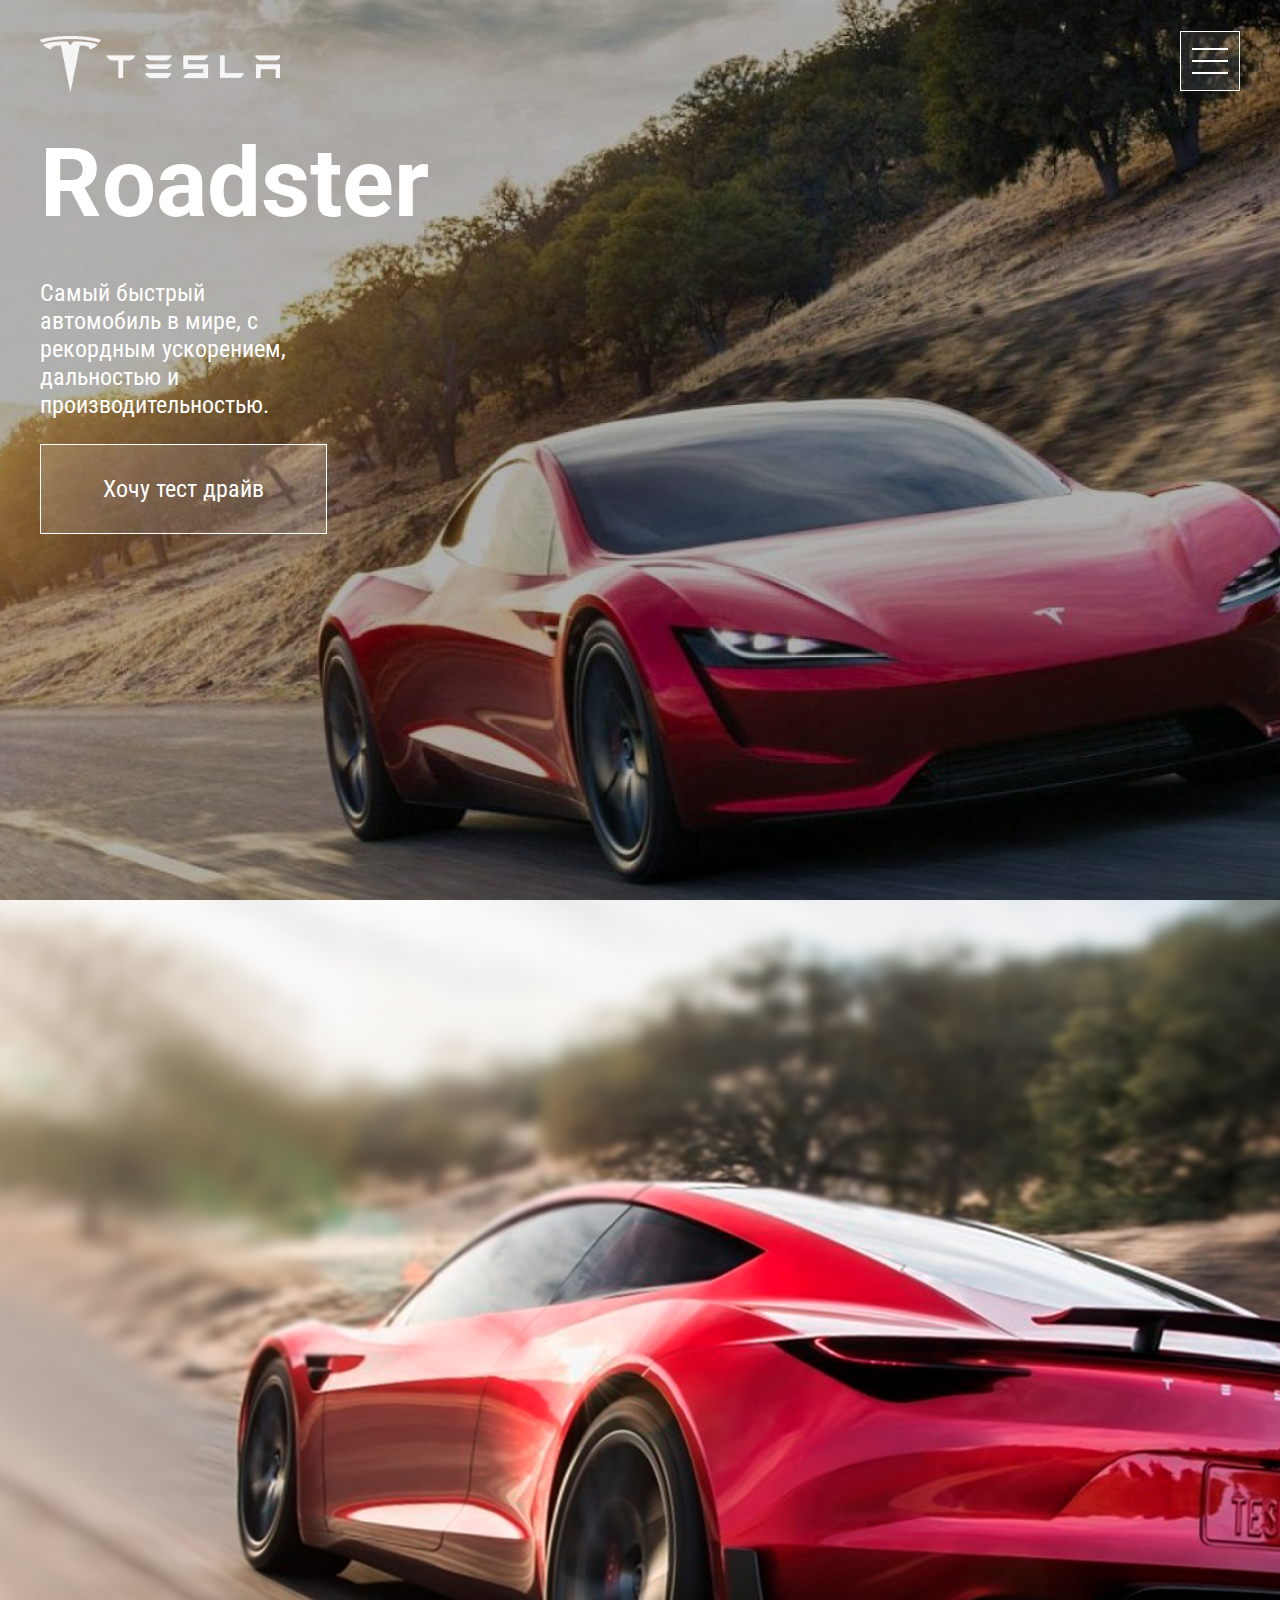
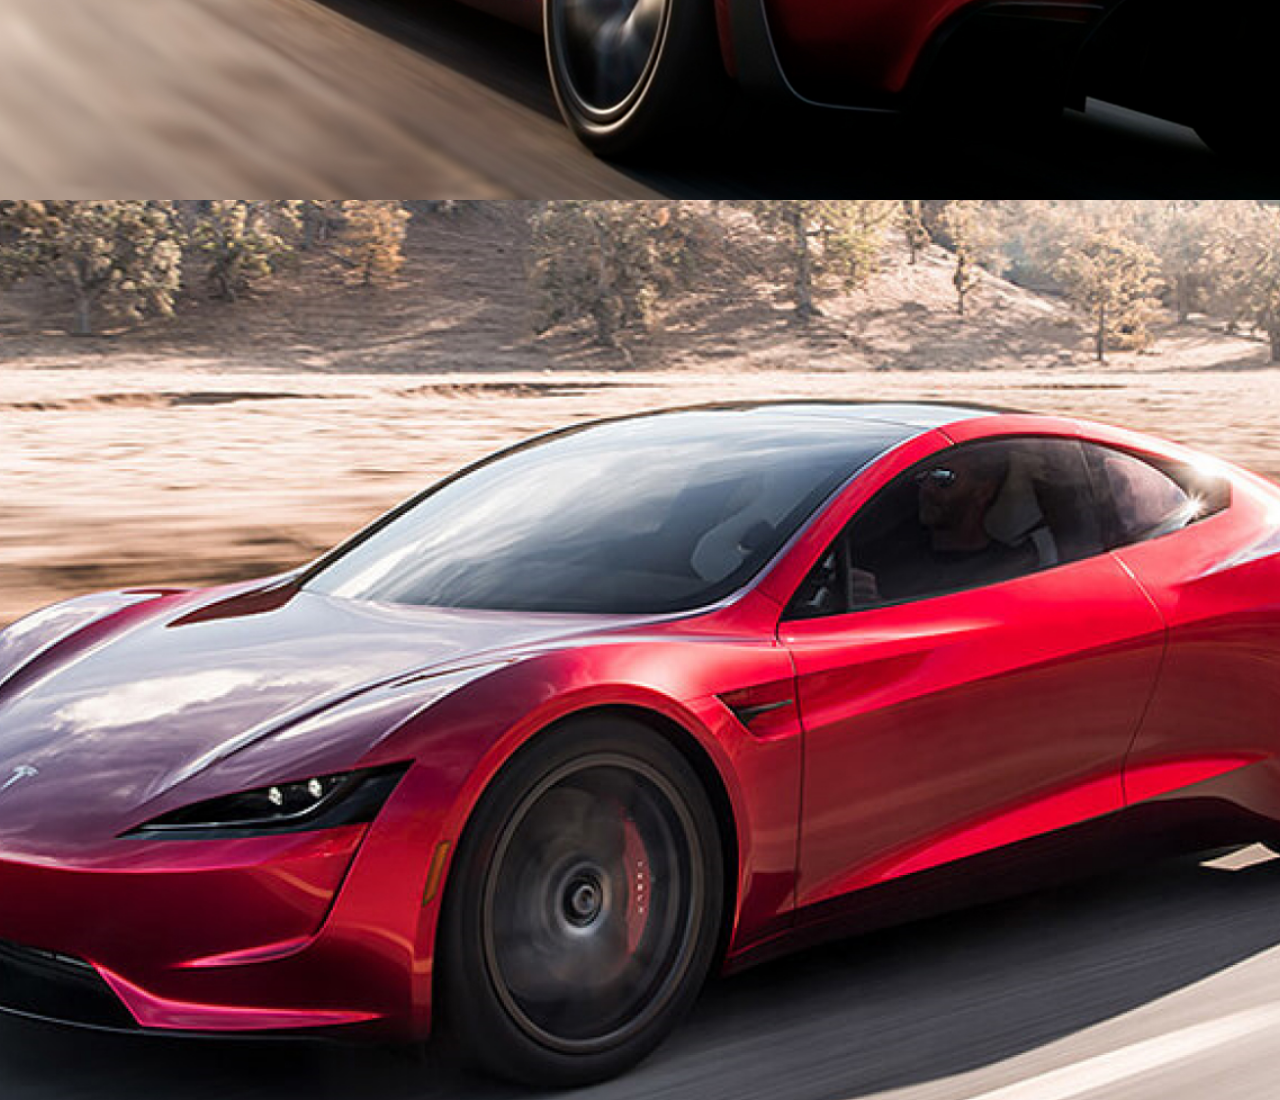
==== index.html @ 0f2f4240 "header gotov" ====
<!DOCTYPE html>
<html lang="en">

<head>
	<meta charset="UTF-8">
	<meta name="viewport" content="width=device-width, initial-scale=1.0">
	<title>Tesla</title>
	<link href="https://fonts.googleapis.com/css?family=Roboto|Roboto+Condensed:400,700&display=swap&subset=cyrillic" rel="stylesheet">
	<link rel="stylesheet" href="./css/reset.css">
	<link rel="stylesheet" href="./css/slick.css">
	<link rel="stylesheet" href="./css/style.css">
</head>

<body>

<header class="header">
	<div class="container">
		<div class="header-top">
			<div class="logo">
				<a href="#">
					<img src="images/logo.png" alt="">
				</a>
			</div>
			<div class="header-btn">
				<div></div>
				<div></div>
				<div></div>
			</div>
		</div>
		<div class="header-content">
			<h1 class="header-content__title">
				Roadster
			</h1>
			<div class="header-content__text">
				Самый быстрый автомобиль в мире, с рекордным ускорением, дальностью и производительностью.
			</div>
			<a class="header-content__btn" href="#" >
				Хочу тест драйв
			</a>
		</div>
	</div>
</header>
<section class="slider-top">
	<div class="slider">
		<div class="slider__item" style="background-image: url(./images/slide1.jpg);"></div>
		<div class="slider__item" style="background-image: url(./images/slide2.jpg);"></div>
		<div class="slider__item" style="background-image: url(./images/slide3.jpg);"></div>
	</div>
</section>


	<script src="https://code.jquery.com/jquery-3.5.0.min.js"
		integrity="sha256-xNzN2a4ltkB44Mc/Jz3pT4iU1cmeR0FkXs4pru/JxaQ=" crossorigin="anonymous"></script>
	<script src="./js/slick.min.js"></script>
	<script src="./js/main.js"></script>
</body>

</html>
---- css/style.css ----
* {
    box-sizing: border-box;
}

a {
    color: #fff;
    text-decoration: none;
}

body {
    background-color: #0b0b0b;
    color: #fff;
    font-size: 24px;
    line-height: 28px;
    
font-family: 'Roboto Condensed', sans-serif;
    font-weight: 400;
}


.header {
    height: 100vh;
    position: absolute;
    z-index: 5;
    background: rgba(0, 0, 0, 0.3);
    left: 0;
    right: 0;
}

.container {
    padding: 0 15px;
    max-width: 1230px;
    margin: 0 auto;
}

.header-top {
    display: flex;
    justify-content: space-between;
}

.logo {
    padding-top: 36px;
    margin-bottom: 29px;
}
.header-btn {
    width: 60px;
    height: 60px;
    border: 1px solid #fff;    
    margin-top: 31px;
    background: rgba(255, 255, 255, 0.1);
    cursor: pointer;
    display: flex;
    flex-direction: column;
    align-items: center;
    justify-content: center;
    
}

.header-btn div {
    width: 36px;
    height: 2px;
    background-color: #fff;
    margin: 5px 0;

}

.header-content__title {
    font-family: 'Roboto', sans-serif;
    font-size: 96px;
    line-height: 112px;
    margin-bottom: 40px;
    
}
.header-content__text {
    width: 284px;
    margin-bottom: 25px;
}
.header-content__btn {
    display: inline-block;
    border: 1px solid #fff;
    padding: 30px 62px;
    background: rgba(255, 255, 255, 0.15);
    transition: all .5s;
}
.header-content__btn:hover {
    background-color: #770302;
}

.slider__item {
    height: 100vh;
    background-repeat: no-repeat;
    background-size: cover;
    background-position: center;
}
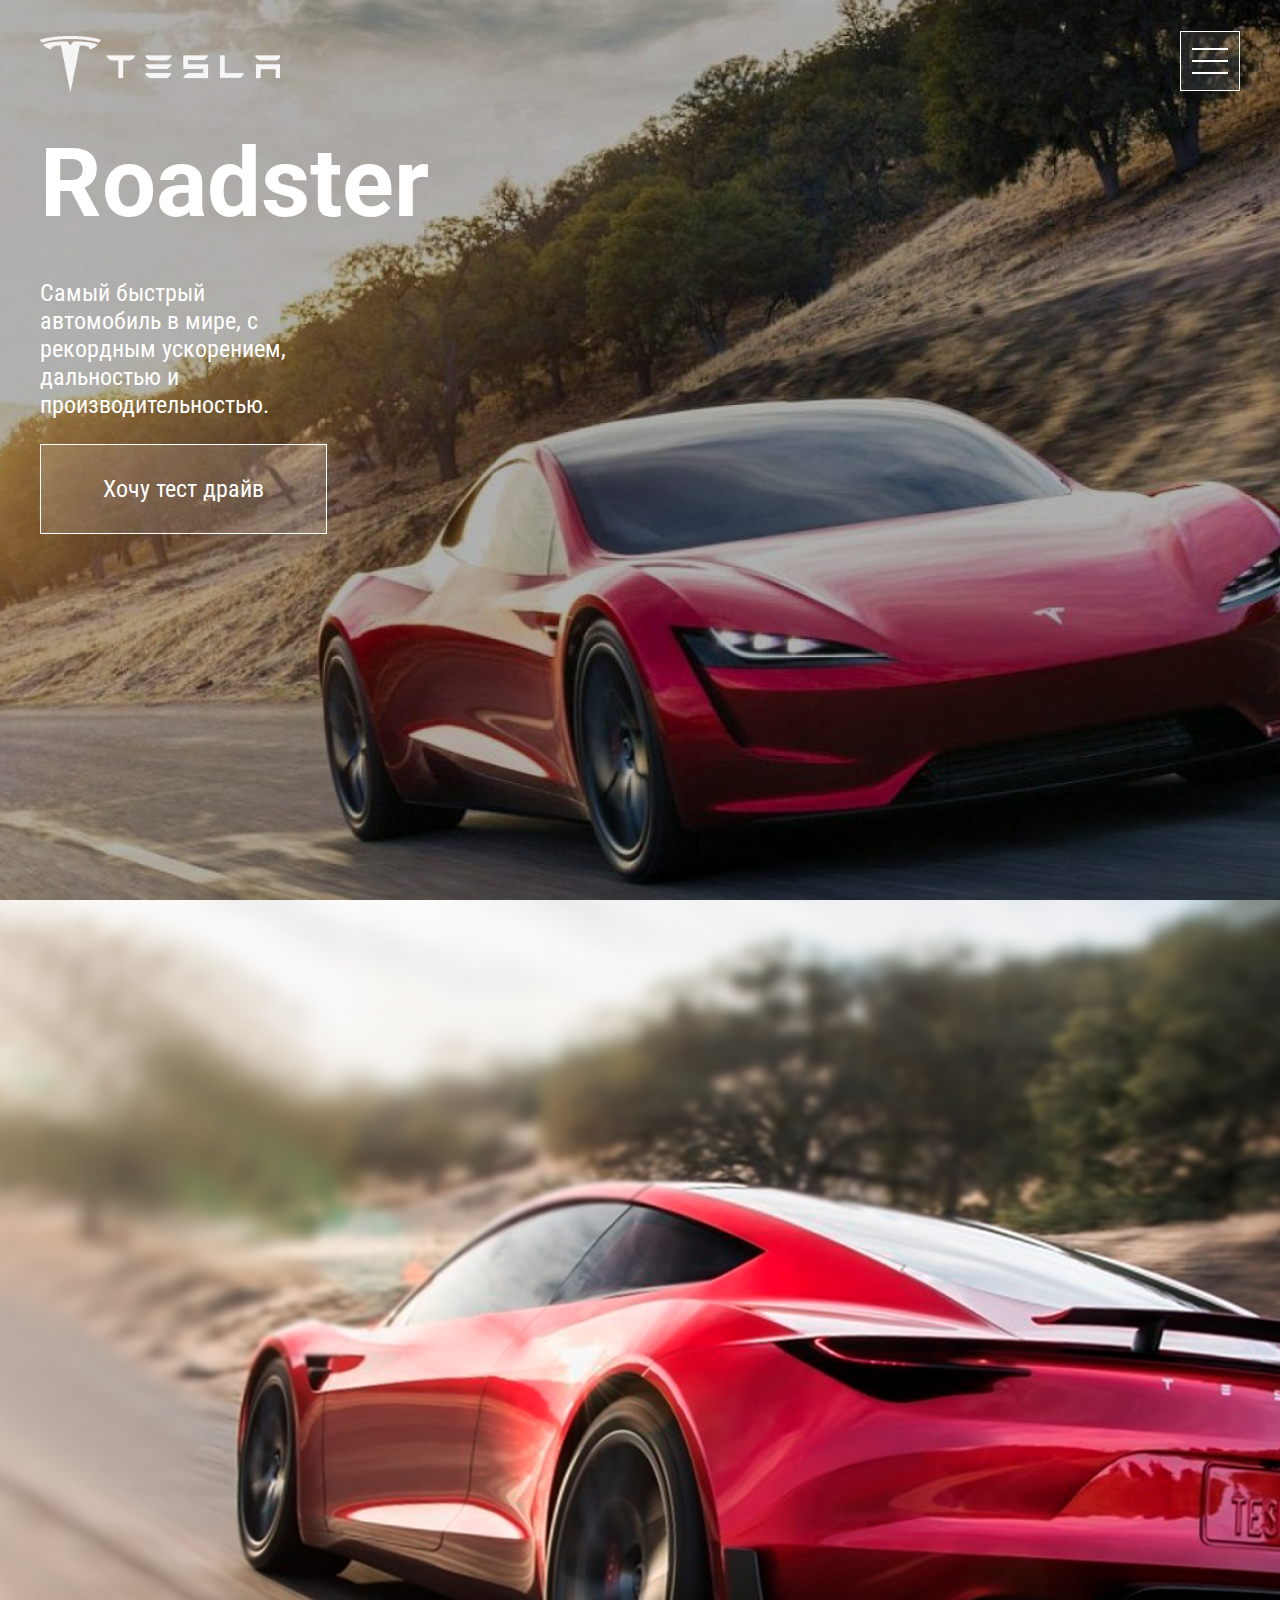
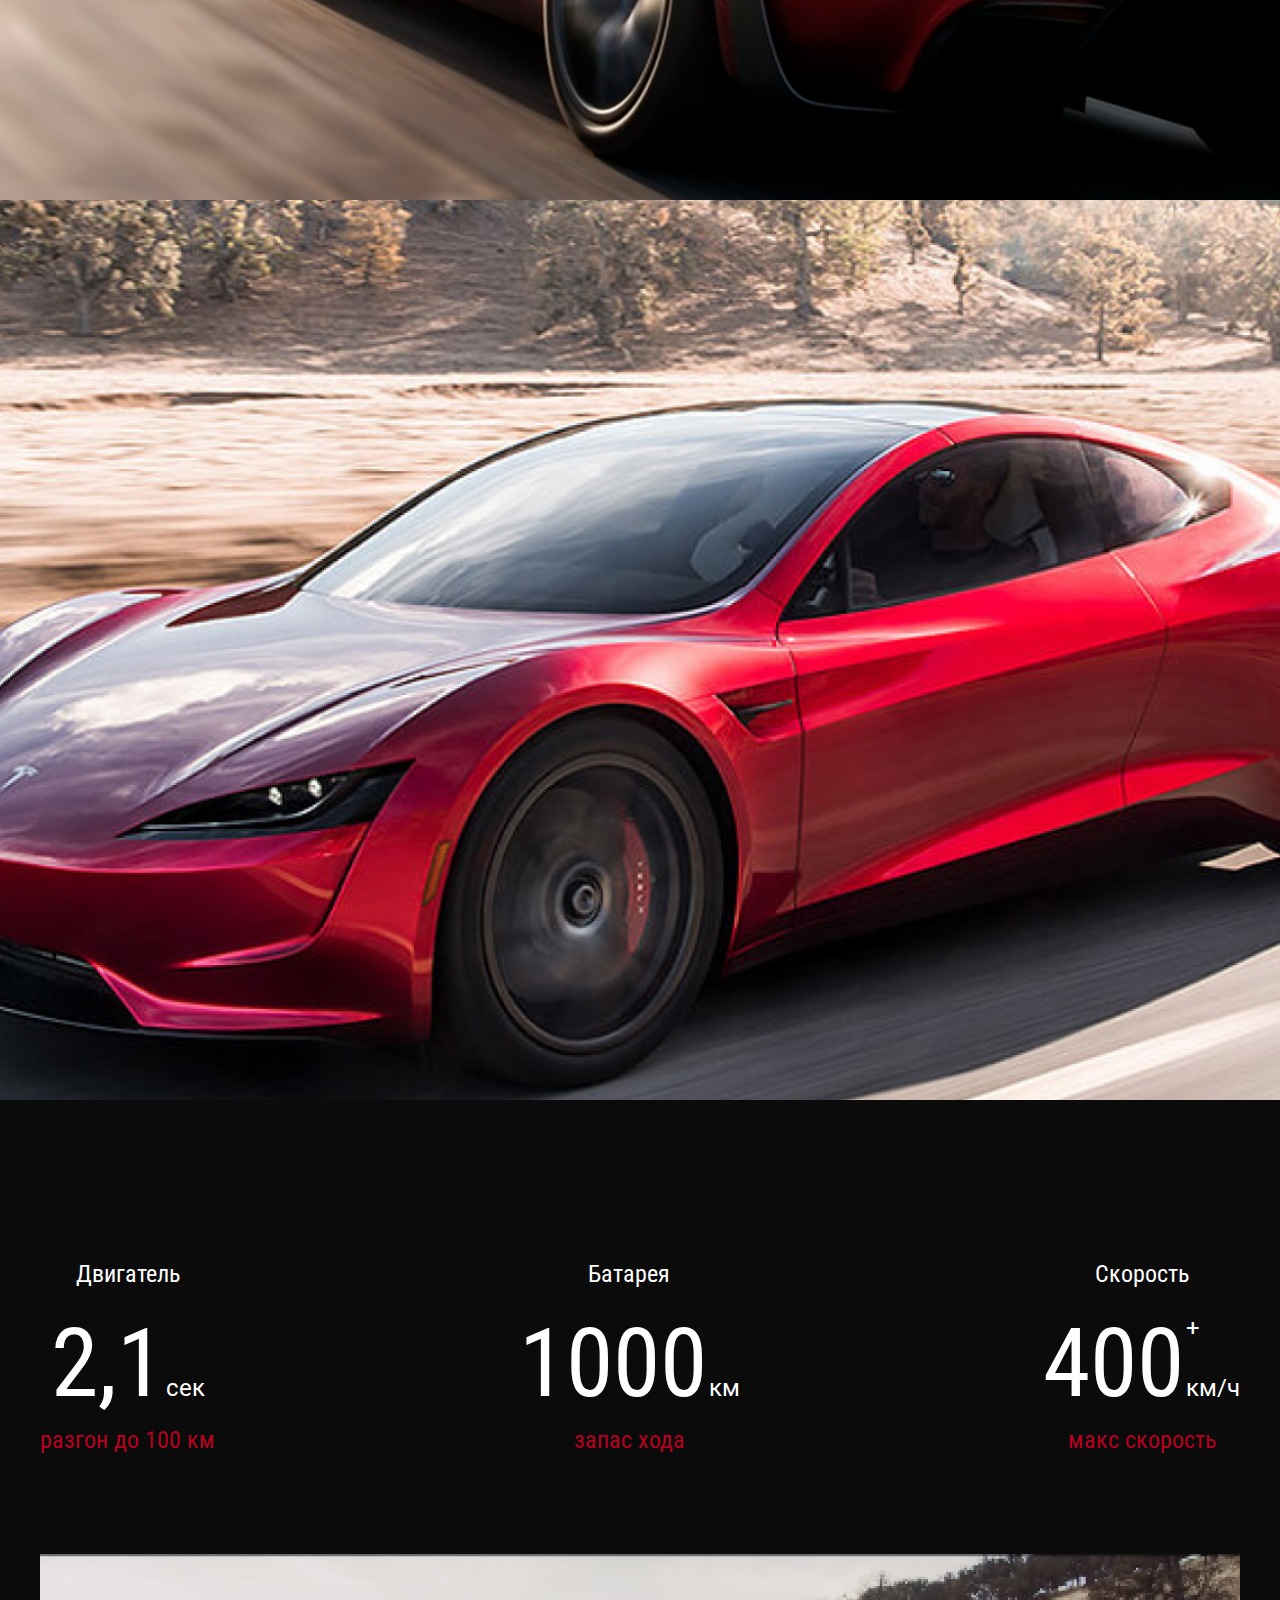
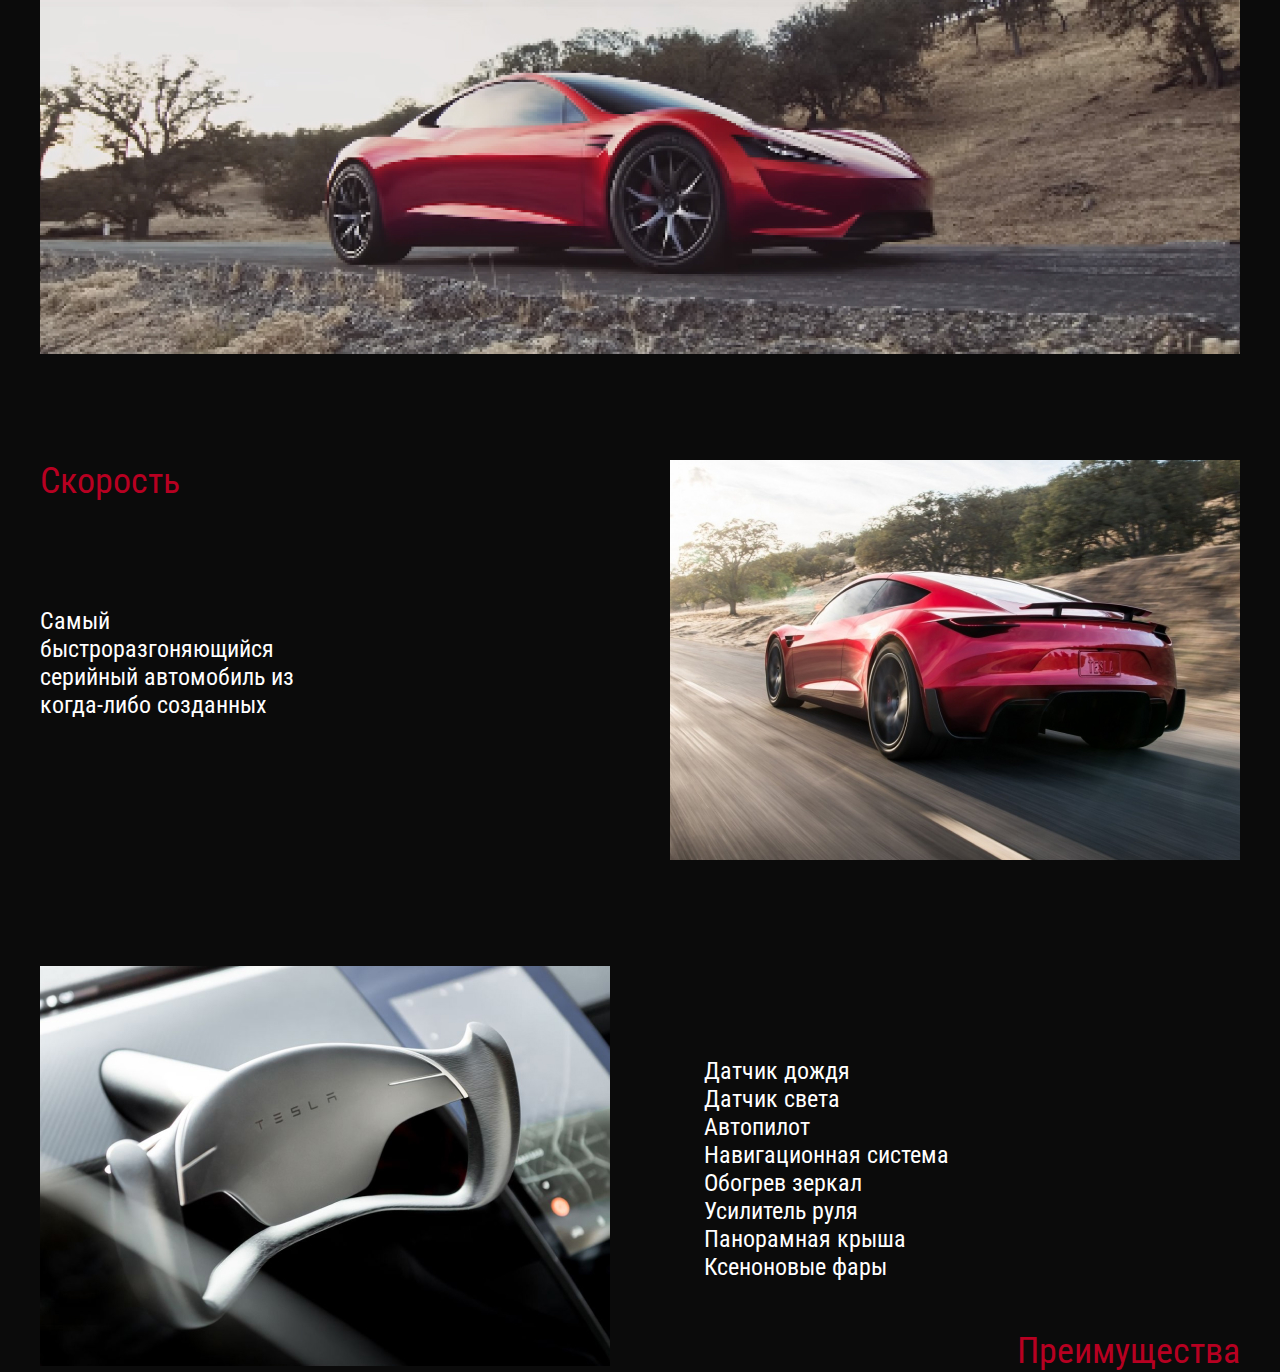
==== commit bb7421da: "Section "adventages" is ready 100%" ====
--- a/index.html
+++ b/index.html
@@ -5,7 +5,8 @@
 	<meta charset="UTF-8">
 	<meta name="viewport" content="width=device-width, initial-scale=1.0">
 	<title>Tesla</title>
-	<link href="https://fonts.googleapis.com/css?family=Roboto|Roboto+Condensed:400,700&display=swap&subset=cyrillic" rel="stylesheet">
+	<link href="https://fonts.googleapis.com/css?family=Roboto|Roboto+Condensed:400,700&display=swap&subset=cyrillic"
+		rel="stylesheet">
 	<link rel="stylesheet" href="./css/reset.css">
 	<link rel="stylesheet" href="./css/slick.css">
 	<link rel="stylesheet" href="./css/style.css">
@@ -13,40 +14,135 @@
 
 <body>
 
-<header class="header">
-	<div class="container">
-		<div class="header-top">
-			<div class="logo">
-				<a href="#">
-					<img src="images/logo.png" alt="">
+	<header class="header">
+		<div class="container">
+			<div class="header-top">
+				<div class="logo">
+					<a href="#">
+						<img src="images/logo.png" alt="">
+					</a>
+				</div>
+				<div class="header-btn">
+					<div></div>
+					<div></div>
+					<div></div>
+				</div>
+			</div>
+			<div class="header-content">
+				<h1 class="header-content__title">
+					Roadster
+				</h1>
+				<div class="header-content__text">
+					Самый быстрый автомобиль в мире, с рекордным ускорением, дальностью и производительностью.
+				</div>
+				<a class="header-content__btn" href="#">
+					Хочу тест драйв
 				</a>
 			</div>
-			<div class="header-btn">
-				<div></div>
-				<div></div>
-				<div></div>
+		</div>
+	</header>
+	<section class="slider-top">
+		<div class="slider">
+			<div class="slider__item" style="background-image: url(./images/slide1.jpg);"></div>
+			<div class="slider__item" style="background-image: url(./images/slide2.jpg);"></div>
+			<div class="slider__item" style="background-image: url(./images/slide3.jpg);"></div>
+		</div>
+	</section>
+	<section class="statistics">
+		<div class="container">
+			<div class="statistics-items">
+				<div class="statistics-item">
+					<div class="statistics-item__title">
+						Двигатель
+					</div>
+					<div class="statistics-item__num">
+						2,1 <span>сек</span>
+					</div>
+					<div class="statistics-item__descr">
+						разгон до 100 км
+					</div>
+				</div>
+				<div class="statistics-item">
+					<div class="statistics-item">
+						<div class="statistics-item__title">
+							Батарея
+						</div>
+						<div class="statistics-item__num">
+							1000 <span>км</span>
+						</div>
+						<div class="statistics-item__descr">
+							запас хода
+						</div>
+					</div>
+				</div>
+				<div class="statistics-item">
+					<div class="statistics-item">
+						<div class="statistics-item__title">
+							Скорость
+						</div>
+						<div class="statistics-item__num statistics-item__num--speed">
+							400 <span>км/ч</span>
+						</div>
+						<div class="statistics-item__descr">
+							макс скорость
+						</div>
+					</div>
+				</div>
 			</div>
 		</div>
-		<div class="header-content">
-			<h1 class="header-content__title">
-				Roadster
-			</h1>
-			<div class="header-content__text">
-				Самый быстрый автомобиль в мире, с рекордным ускорением, дальностью и производительностью.
+	</section>
+
+	<section class="images">
+		<div class="container">
+			<img src="./images/section-img.jpg" alt="">
+		</div>
+	</section>
+
+	<section class="adventages">
+		<div class="container">
+			<div class="adventages-inner">
+				<div class="adventages-inner__row">
+					<div class="adventages-descr">
+						<div class="adventages__title">Скорость</div>
+						<div class="adventages__text">Самый
+							быстроразгоняющийся
+							серийный автомобиль
+							из когда-либо созданных
+						</div>
+					</div>
+					<div class="adventages__ing">
+						<img src="./images/adventages.jpg" alt="">
+					</div>
+				</div>
+
+				<div class="adventages-inner__row">
+					<div class="adventages__ing">
+						<img src="./images/adventages-1.jpg" alt="">
+					</div>
+					<div class="adventages-descr">
+						<div class="adventages__text">
+							<ul>
+								<li>Датчик дождя</li>
+								<li>Датчик света</li>
+								<li>Автопилот</li>
+								<li>Навигационная система
+								</li>
+								<li>Обогрев зеркал
+								</li>
+								<li>Усилитель руля
+								</li>
+								<li>Панорамная крыша
+								</li>
+								<li>Ксеноновые фары</li>
+							</ul>
+						</div>
+						<div class="adventages__title adventages__title--bottom ">Преимущества</div>
+
+					</div>
+				</div>
 			</div>
-			<a class="header-content__btn" href="#" >
-				Хочу тест драйв
-			</a>
 		</div>
-	</div>
-</header>
-<section class="slider-top">
-	<div class="slider">
-		<div class="slider__item" style="background-image: url(./images/slide1.jpg);"></div>
-		<div class="slider__item" style="background-image: url(./images/slide2.jpg);"></div>
-		<div class="slider__item" style="background-image: url(./images/slide3.jpg);"></div>
-	</div>
-</section>
+	</section>
 
 
 	<script src="https://code.jquery.com/jquery-3.5.0.min.js"
--- a/css/style.css
+++ b/css/style.css
@@ -91,4 +91,108 @@
     background-repeat: no-repeat;
     background-size: cover;
     background-position: center;
-}+}
+
+.slider .slick-dots button {
+    width: 15px;
+    height: 15px;
+    border-radius: 50%;
+    background-color: #0b0b0b;
+    border: none;
+    padding: 0;
+    font-size: 0;
+    cursor: pointer;
+    outline: none;
+
+}
+
+.slider .slick-dots .slick-active button {
+    background-color: #fff;
+}
+
+.slider .slick-dots li {
+    display: inline-block;
+    margin: 0 5px;
+}
+
+.slider .slick-dots {
+    margin: -55px auto 0;
+    position: relative;
+    z-index: 6;
+    max-width: 1200px;
+}
+
+.slick-dots {
+    padding-left: 0;
+}
+
+.statistics {
+    margin : 160px 0 100px;
+}
+
+.statistics-items {
+    display: flex;
+    justify-content: space-between;
+    text-align: center;
+}
+
+.statistics-item__title {
+    margin-bottom: 19px;
+}
+.statistics-item__num {
+    font-size: 96px;
+    line-height: 112px;
+    margin-bottom: 7px;
+}
+.statistics-item__num span {
+    font-size: 24px;
+    line-height: 28px;
+    font-family: 'Roboto', sans-serif;
+    margin-left: -20px;
+}
+.statistics-item__descr {
+    color: #b70021;
+}
+.statistics-item__num--speed span {
+    display: inline-block;
+    position: relative;
+}
+.statistics-item__num--speed span::before {
+    content: "+";
+    position: absolute;
+    top: -60px;
+
+}
+
+.adventages-inner__row {
+    margin-top: 100px;
+    display: flex;
+    justify-content: space-between;
+    align-items: center;
+    position: relative;
+}
+.adventages-descr {
+}
+.adventages__title {
+    line-height: 42px;
+    color: #b70021;
+    font-size: 36px;
+    position: absolute;
+    top: 0;
+    
+}
+.adventages__text {
+    width: 303px;
+}
+.adventages-descr {
+    max-width: 570px;
+    width: 100%;
+}
+
+.adventages__title--bottom {
+    right: 0;
+    bottom: 0;
+    top: auto;
+}
+.adventages__ing {
+}
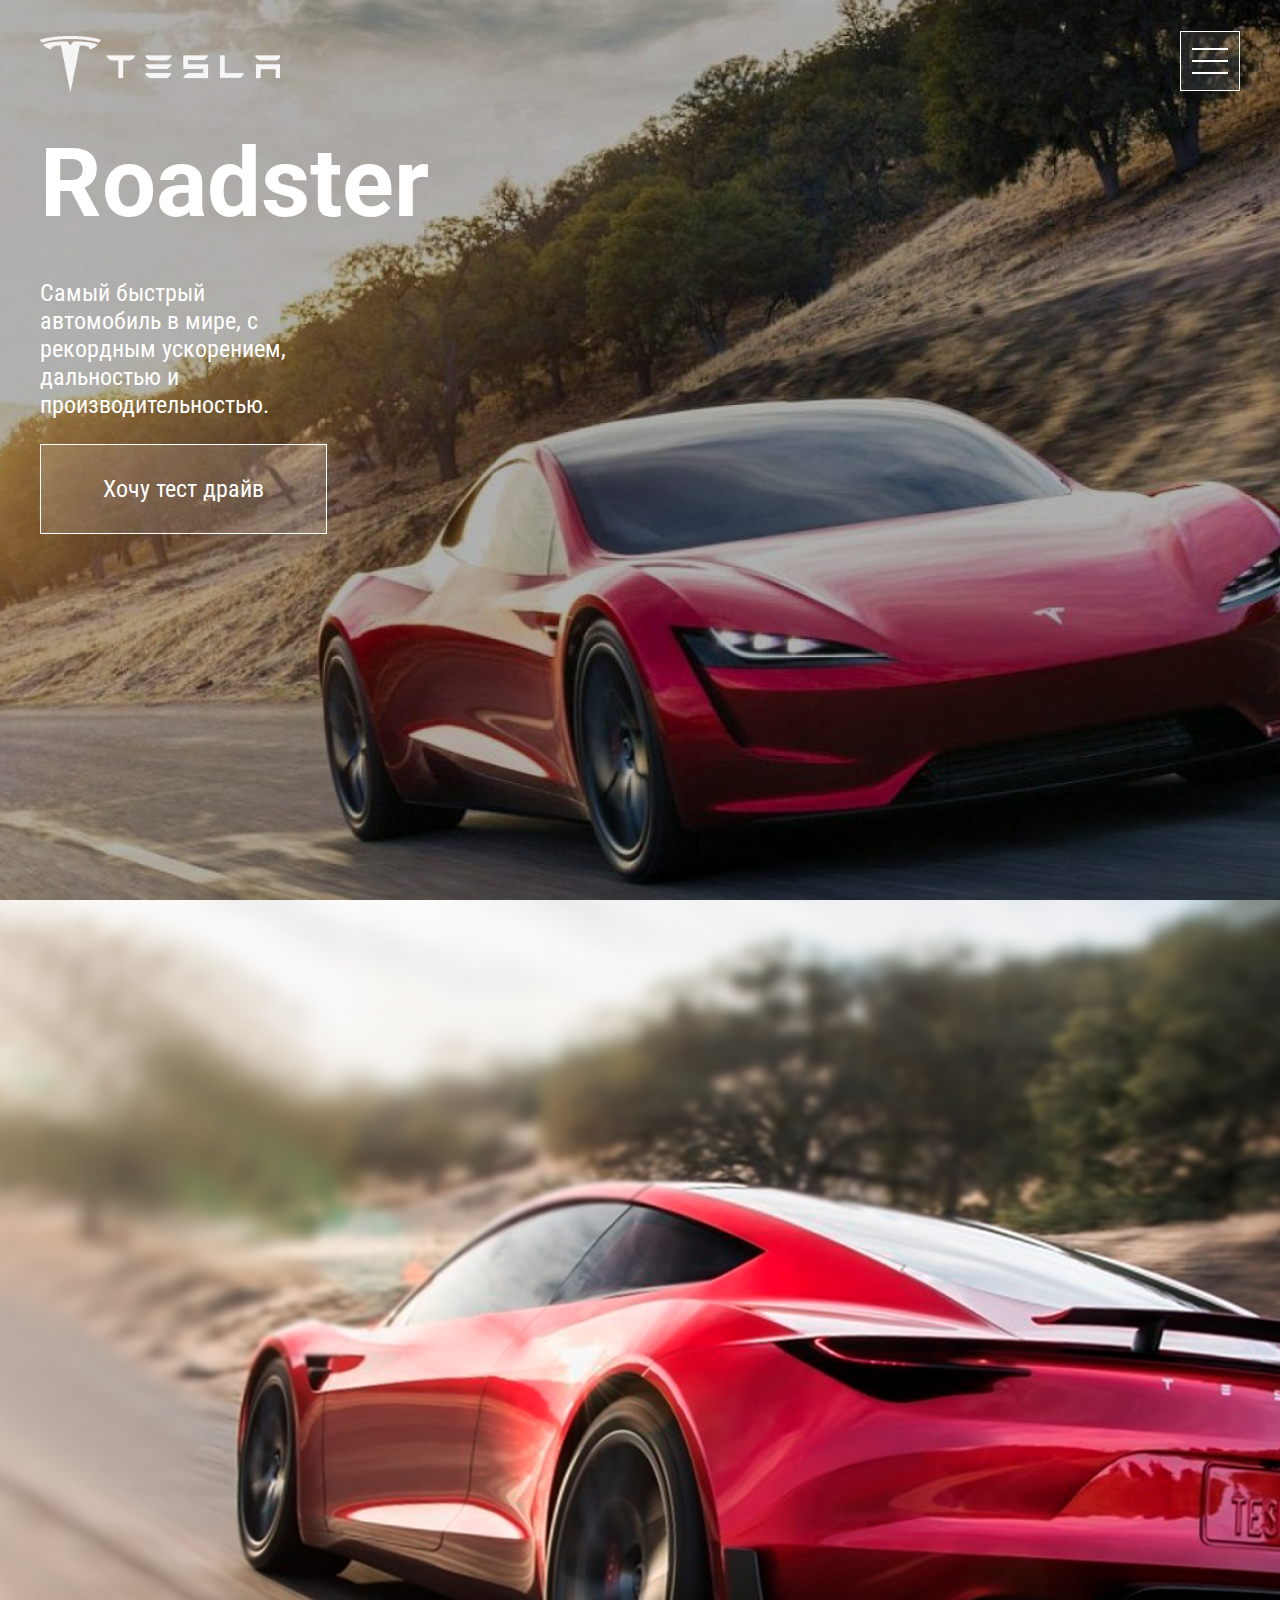
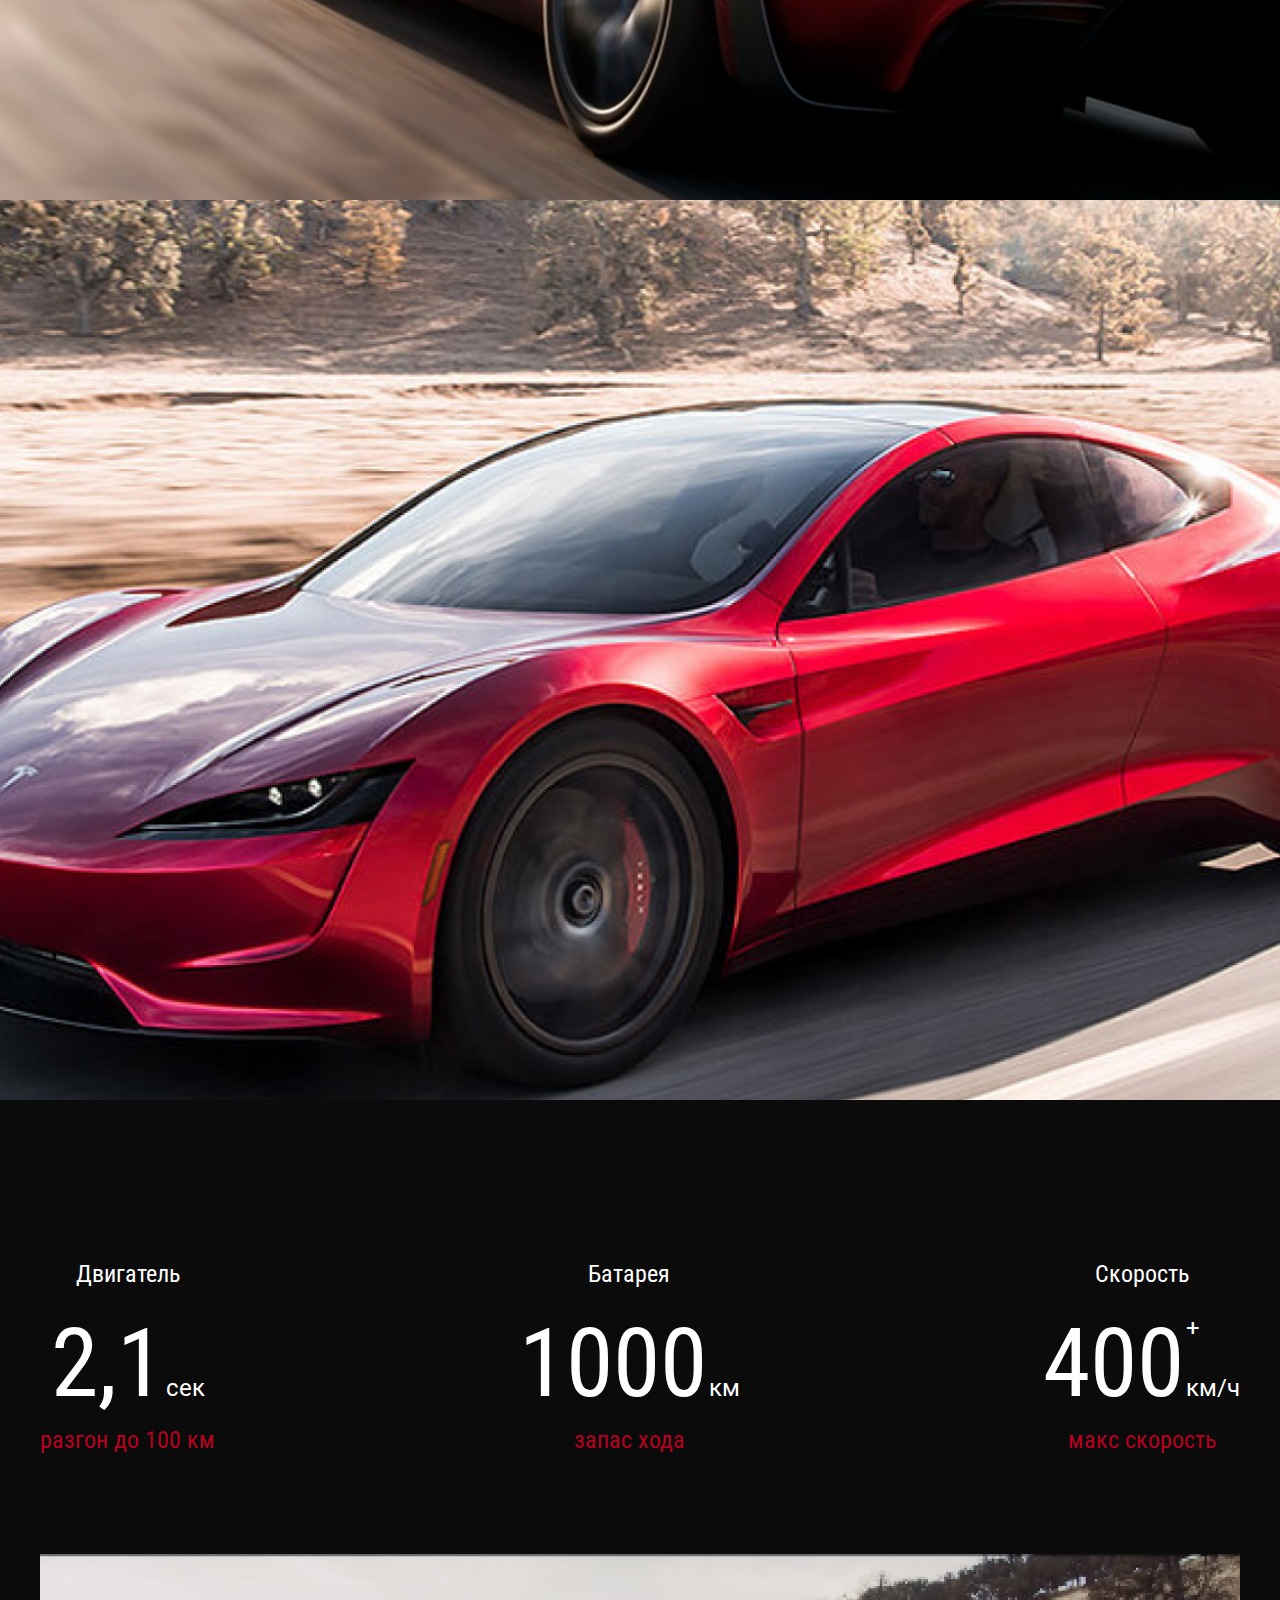
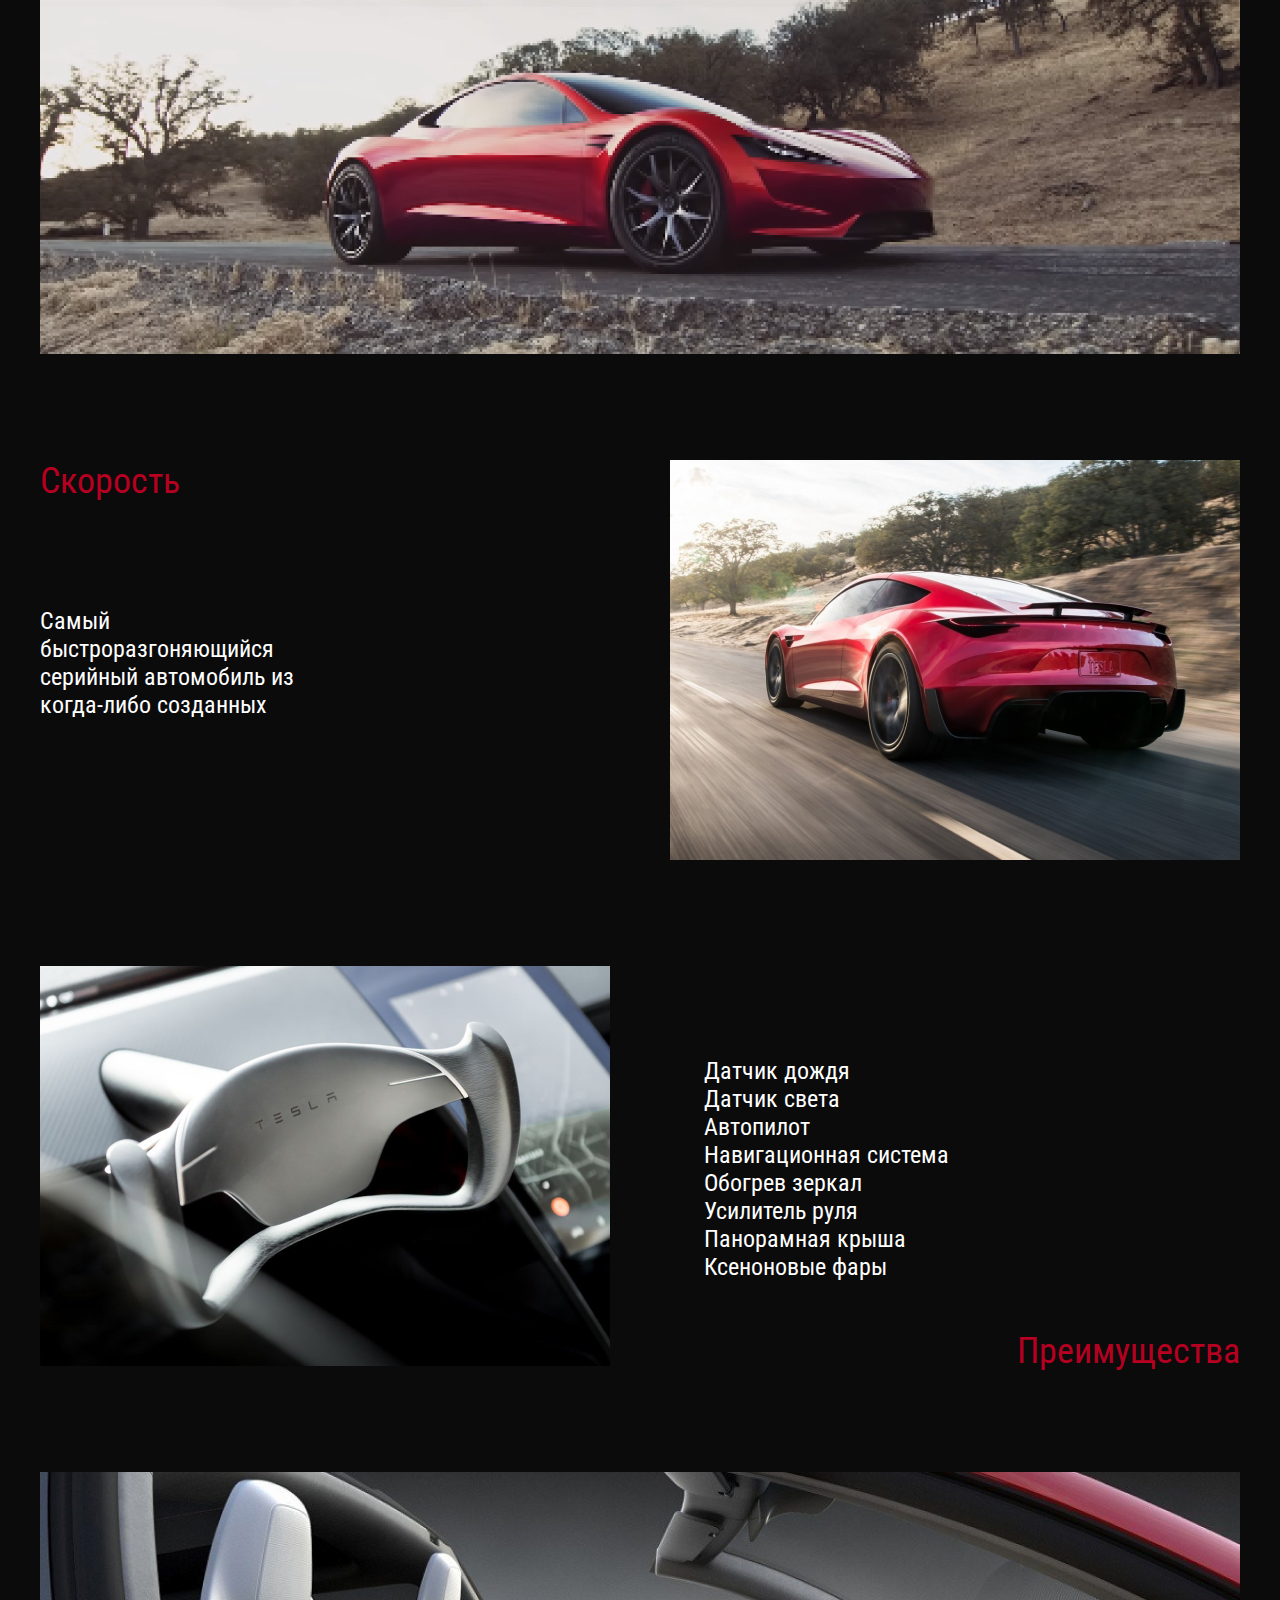
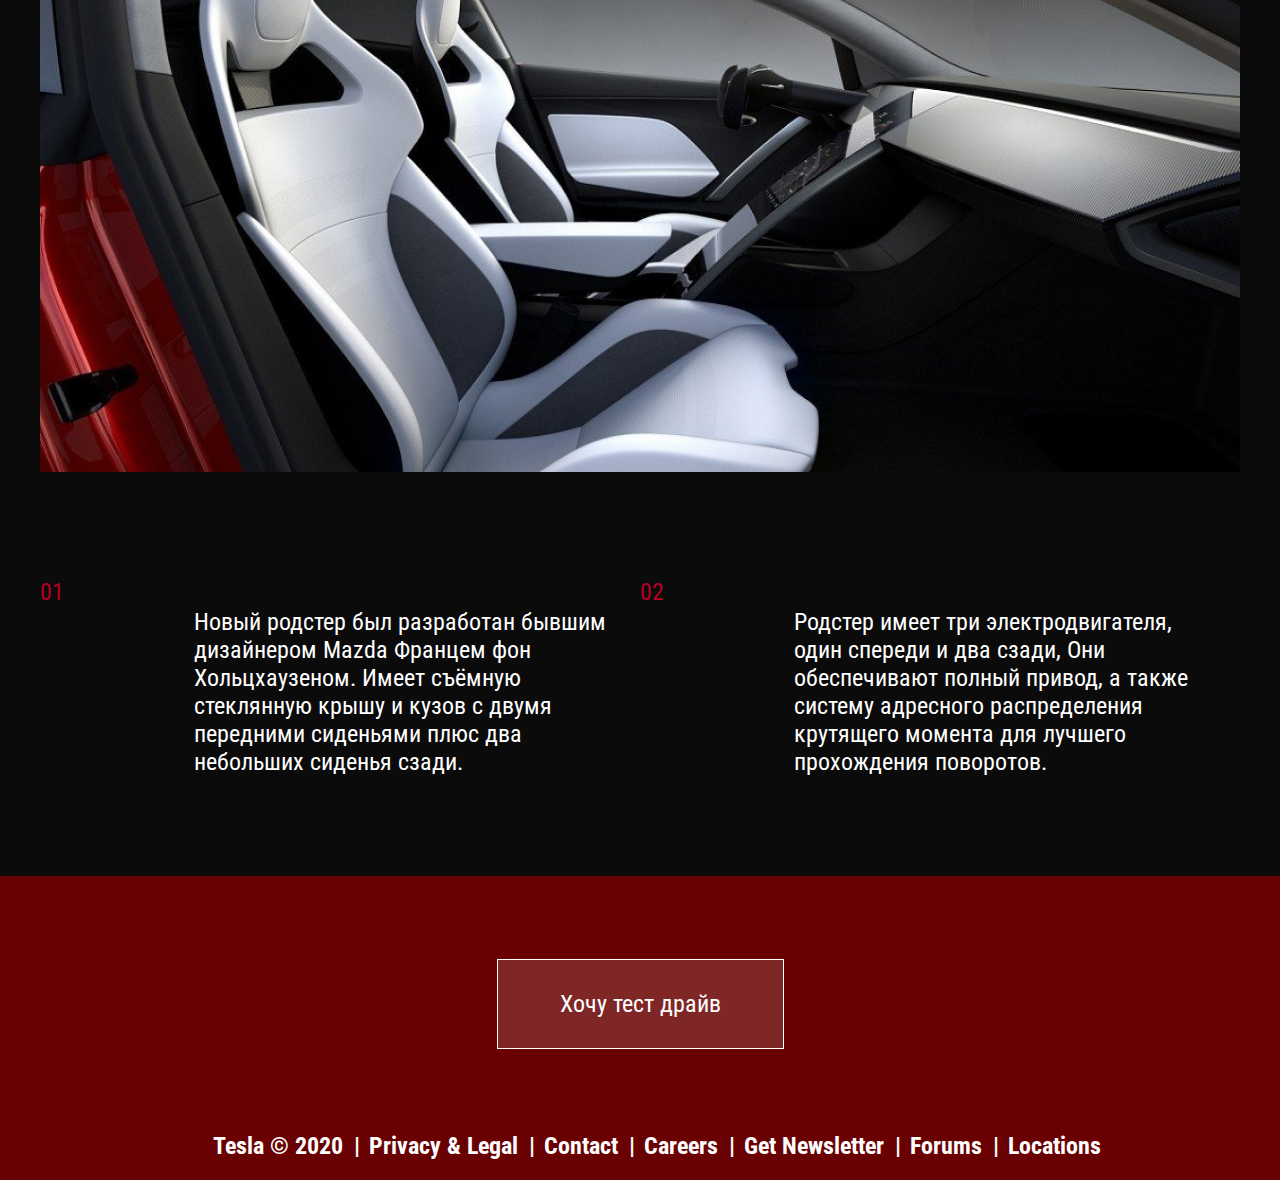
==== commit d5dbda7d: "the layout is completely ready (left menu and adaptive)" ====
--- a/index.html
+++ b/index.html
@@ -35,7 +35,7 @@
 				<div class="header-content__text">
 					Самый быстрый автомобиль в мире, с рекордным ускорением, дальностью и производительностью.
 				</div>
-				<a class="header-content__btn" href="#">
+				<a class="botton" href="#">
 					Хочу тест драйв
 				</a>
 			</div>
@@ -143,6 +143,75 @@
 			</div>
 		</div>
 	</section>
+	<section class="design">
+		<div class="container">
+			<div class="design__images">
+				<img src="./images/design.jpg" alt="">
+			</div>
+			<div class="design-row">
+				<div class="deasegn-row__item">
+					<div class="design-row__item-nen">01</div>
+					<div class="design-row__item-text">
+						Новый родстер был разработан бывшим дизайнером Mazda Францем фон Хольцхаузеном.
+						Имеет съёмную стеклянную крышу и кузов с двумя передними сиденьями плюс два небольших сиденья
+						сзади.</div>
+				</div>
+				<div class="deasegn-row__item">
+					<div class="design-row__item-nen">02</div>
+					<div class="design-row__item-text">
+						Родстер имеет три электродвигателя, один спереди и два сзади,
+						Они обеспечивают полный привод, а также систему адресного распределения крутящего момента для
+						лучшего прохождения поворотов.</div>
+				</div>
+			</div>
+		</div>
+	</section>
+	<footer class="footer">
+		<div class="container">
+			<div class="footer-btn">
+				<a class="botton" href="#">
+					Хочу тест драйв
+				</a>
+			</div>
+			<div class="footer-copy">
+				<ul>
+					<li>
+						Tesla © 2020
+					</li>
+					<li>
+						<a href="#">
+							Privacy & Legal
+						</a>
+					</li>
+					<li>
+						<a href="#">
+							Contact
+						</a>
+					</li>
+					<li>
+						<a href="#">
+							Careers
+						</a>
+					</li>
+					<li>
+						<a href="#">
+							Get Newsletter
+						</a>
+					</li>
+					<li>
+						<a href="#">
+							Forums
+						</a>
+					</li>
+					<li>
+						<a href="#">
+							Locations
+						</a>
+					</li>
+				</ul>
+			</div>
+		</div>
+	</footer>
 
 
 	<script src="https://code.jquery.com/jquery-3.5.0.min.js"
--- a/css/style.css
+++ b/css/style.css
@@ -75,14 +75,14 @@
     width: 284px;
     margin-bottom: 25px;
 }
-.header-content__btn {
+.botton {
     display: inline-block;
     border: 1px solid #fff;
     padding: 30px 62px;
     background: rgba(255, 255, 255, 0.15);
     transition: all .5s;
 }
-.header-content__btn:hover {
+.botton:hover {
     background-color: #770302;
 }
 
@@ -171,8 +171,7 @@
     align-items: center;
     position: relative;
 }
-.adventages-descr {
-}
+
 .adventages__title {
     line-height: 42px;
     color: #b70021;
@@ -180,6 +179,7 @@
     position: absolute;
     top: 0;
     
+    
 }
 .adventages__text {
     width: 303px;
@@ -194,5 +194,59 @@
     bottom: 0;
     top: auto;
 }
-.adventages__ing {
-}
+
+.design__images {
+    margin: 100px 0 100px;
+    
+}
+.design-row {
+    display: flex;
+    justify-content: space-between;
+}
+.deasegn-row__item {
+    min-width: 570px;
+    width: 100%;
+    padding-right: 15px;
+    display: flex;
+    justify-content: space-between;
+}
+.design-row__item-nen {
+    color: #b70021;
+}
+.design-row__item-text {
+    max-width: 431px;
+    padding-top: 30px;
+
+}
+.design-row__item {
+    padding-right: 15px;
+}
+
+.footer {
+    background-color: #690102;
+    padding: 83px 0 20px;
+    margin-top: 100px;
+}
+
+.footer-btn {
+    text-align: center;
+    margin-bottom: 83px;
+}
+
+.footer-copy {
+    text-align: center;
+    font-weight: 700;
+}
+.footer-copy li {
+    display: inline-block;
+    padding: 0 10px;
+    position: relative;
+}
+
+.footer-copy li + li::before {
+    content: "|";
+    position: absolute;
+    left: -5px;
+}
+
+
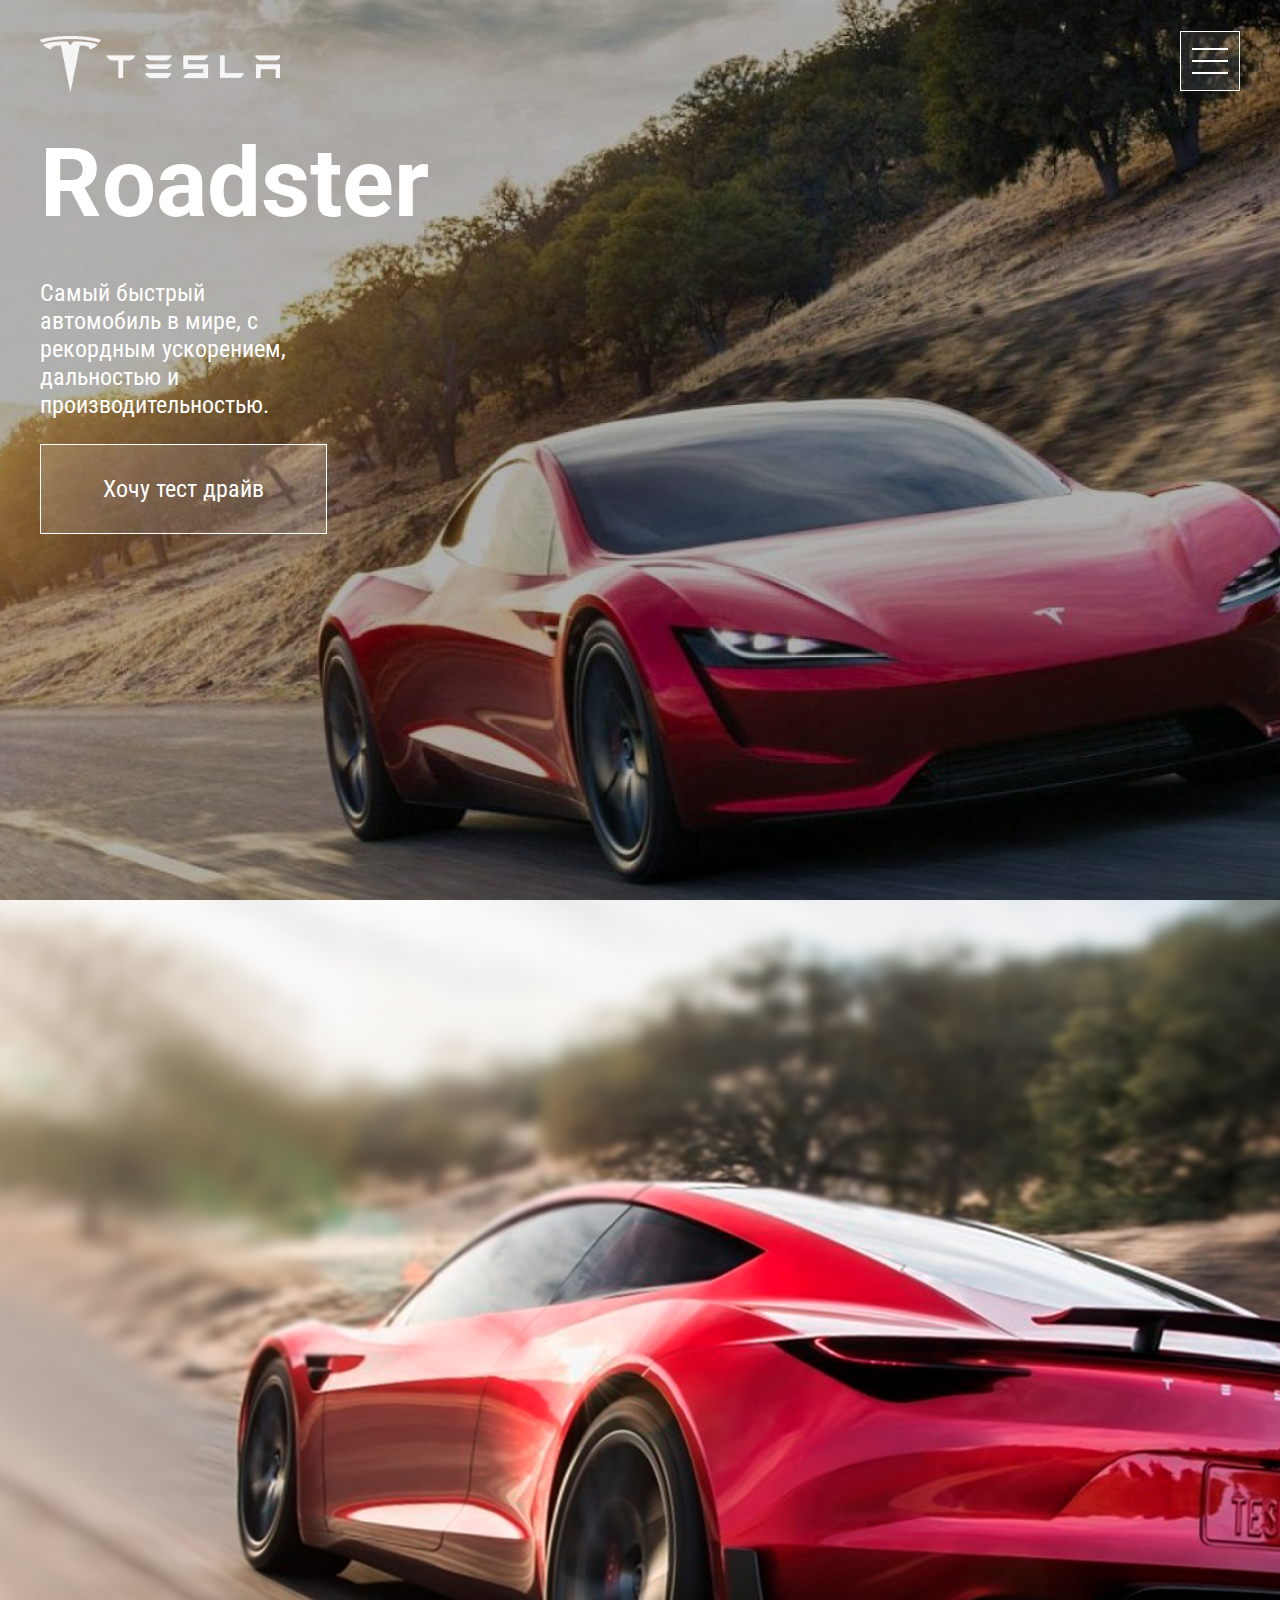
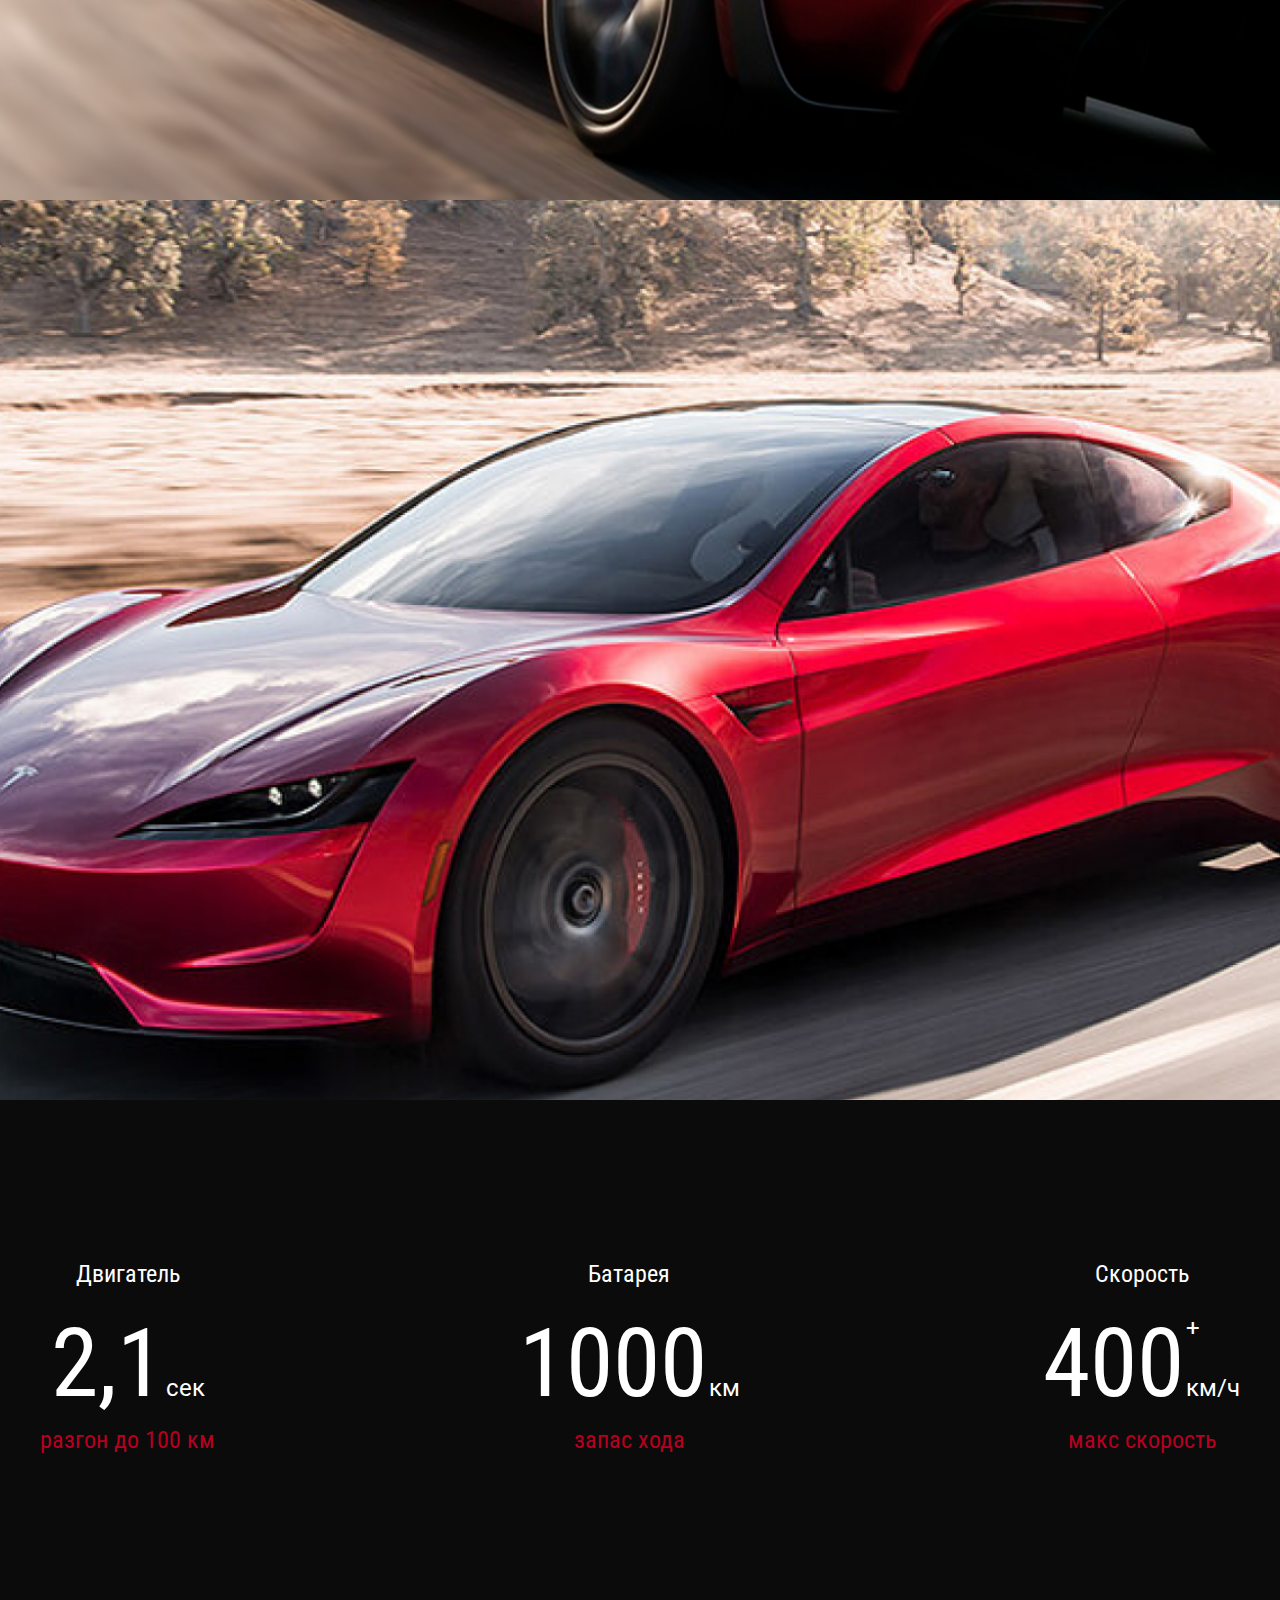
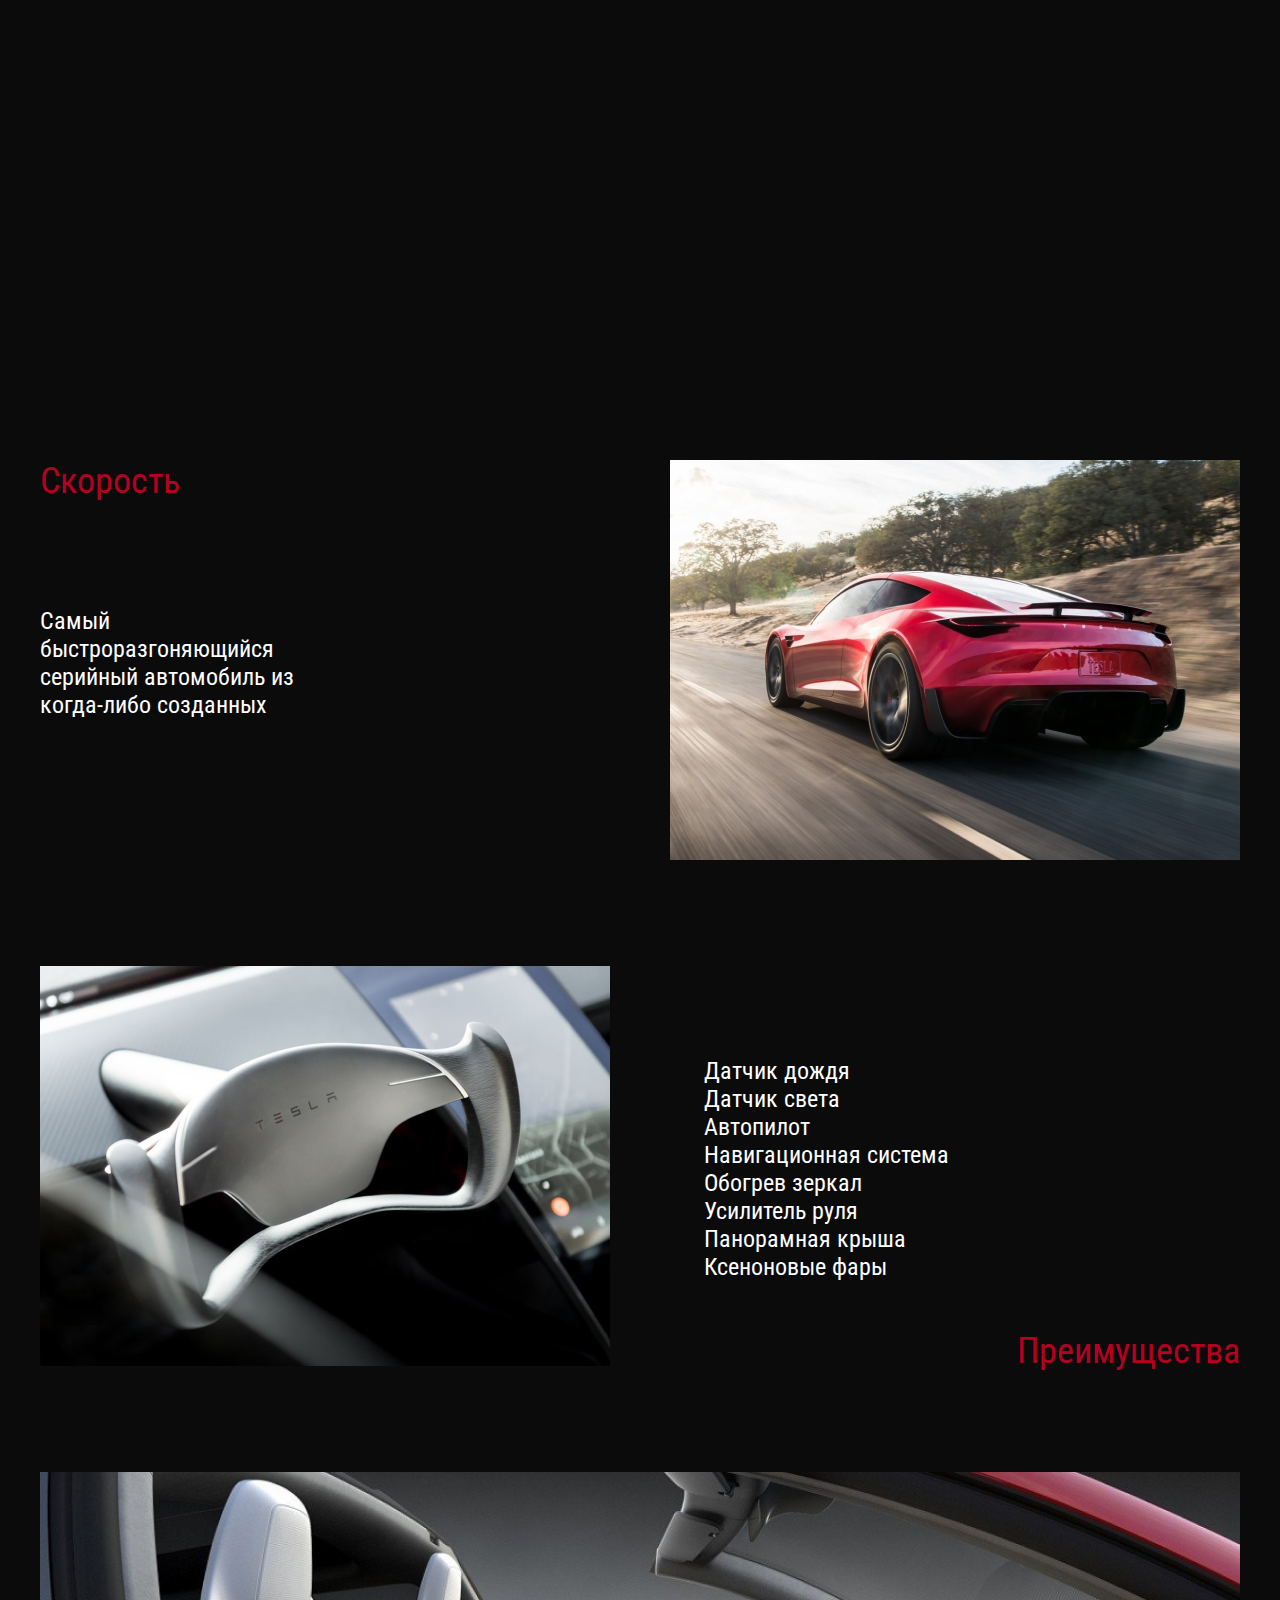
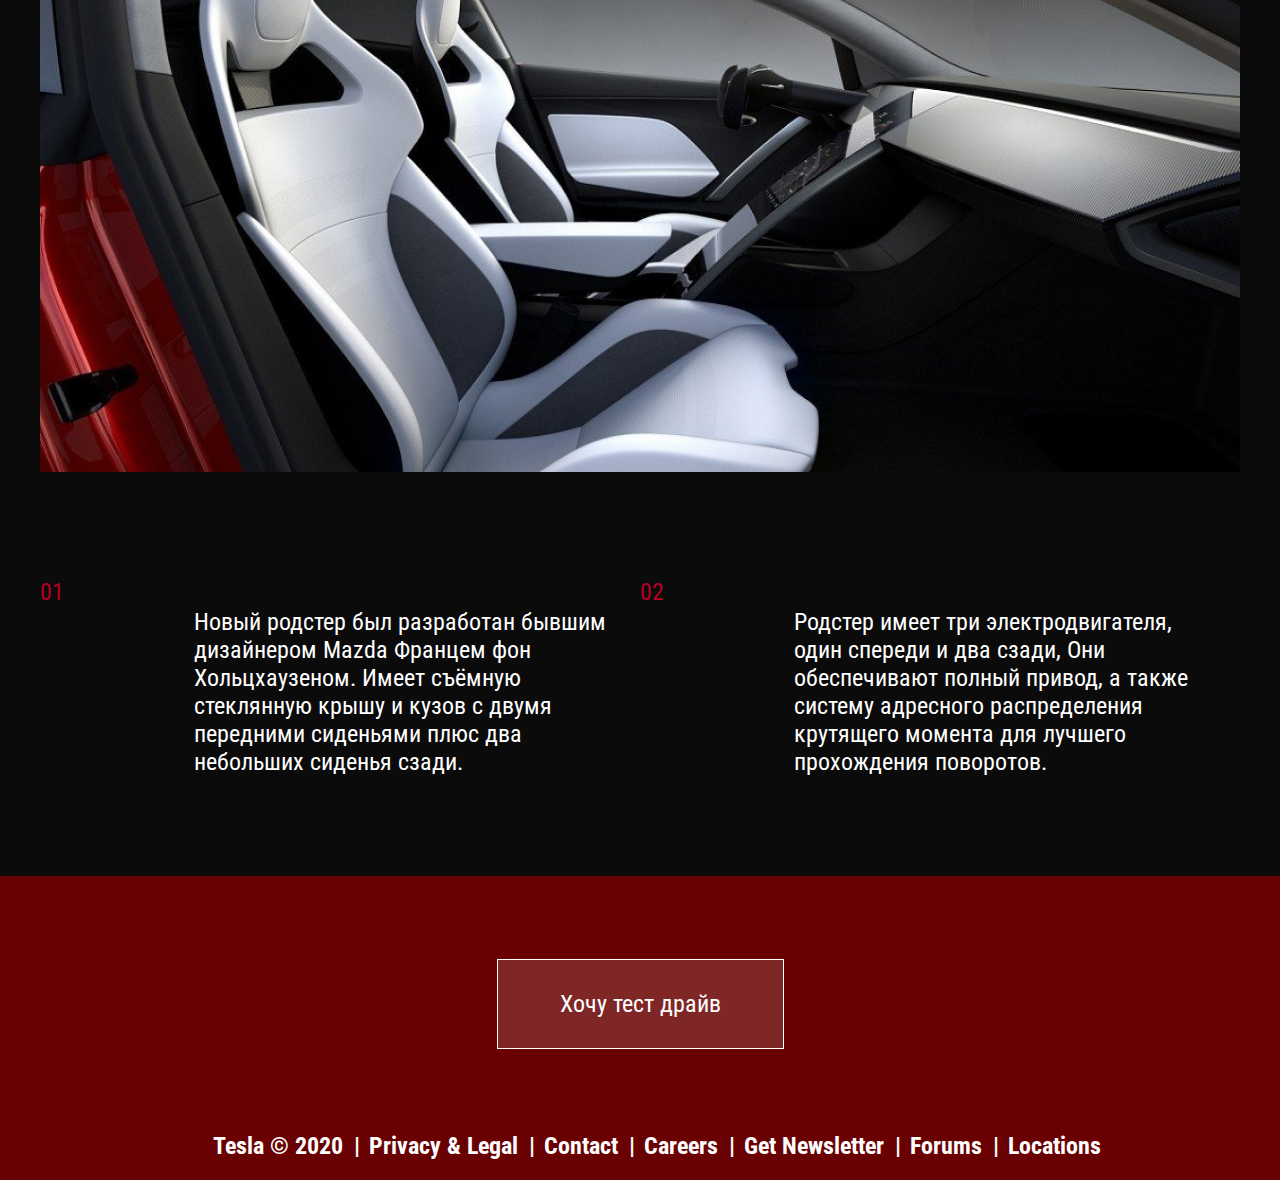
==== commit 4bfd00ad: "Menu ready" ====
--- a/index.html
+++ b/index.html
@@ -40,7 +40,22 @@
 				</a>
 			</div>
 		</div>
+
 	</header>
+	<nav class="menu">
+		<div class="container container-menu">
+			<div class="close-btn"></div>
+			<div class="menu__list">
+				<ul class="menu__list-list">
+					<li><a href="#">Узнать цену</a></li>
+					<li><a href="#">Характеристики</a></li>
+					<li><a href="#">Тест драйв</a></li>
+					<li><a href="#">Новости</a></li>
+					<li><a href="#">Контакты</a></li>
+				</ul>
+			</div>
+		</div>
+	</nav>
 	<section class="slider-top">
 		<div class="slider">
 			<div class="slider__item" style="background-image: url(./images/slide1.jpg);"></div>
@@ -94,7 +109,7 @@
 
 	<section class="images">
 		<div class="container">
-			<img src="./images/section-img.jpg" alt="">
+			<iframe width="100%" height="400" src="https://www.youtube.com/embed/tw4jkyfY4HE" frameborder="0" allow="accelerometer; autoplay; encrypted-media; gyroscope; picture-in-picture" allowfullscreen></iframe>
 		</div>
 	</section>
 
@@ -214,6 +229,7 @@
 	</footer>
 
 
+
 	<script src="https://code.jquery.com/jquery-3.5.0.min.js"
 		integrity="sha256-xNzN2a4ltkB44Mc/Jz3pT4iU1cmeR0FkXs4pru/JxaQ=" crossorigin="anonymous"></script>
 	<script src="./js/slick.min.js"></script>
--- a/css/style.css
+++ b/css/style.css
@@ -84,6 +84,80 @@
 }
 .botton:hover {
     background-color: #770302;
+}
+
+.menu {
+    background-color: #000;
+    position: absolute;
+    top: 0;
+    left: -100%;
+    width: 100%;
+    transition: all .5s;
+    z-index: 7;
+}
+.menu.active {
+    left: 0;
+}
+.container-menu {
+    position: relative;
+}
+.close-btn {
+    width: 50px;
+    height: 50px;
+    position: absolute;
+    right: 0;
+    top: 31px;
+    cursor: pointer;
+    right: 15px;
+   
+}
+.close-btn::after,
+.close-btn::before {
+    content: "";
+    width: 70px;
+    height: 2px;
+    background-color: #fff;
+    position: absolute;
+    transform-origin: left;
+
+}
+.close-btn::after {
+    transform: rotate(45deg);
+    
+}
+.close-btn::before {
+    transform: rotate(-45deg);
+    bottom: -1px;
+}
+
+.menu__list {
+    height: 100vh;
+    display: flex;
+    align-items: center;
+}
+.menu__list ul {
+    list-style: none;
+}
+
+.menu__list a {
+    font-size: 48px;
+    line-height: 56px;
+    font-weight: bold;
+    padding: 30px 25px 14px;
+    border-bottom: 3px solid #b70021 ;
+    display: inline-block;
+    min-width: 368px;
+    transition: all .5s;
+}
+
+.menu__list a:hover {
+    border-color:#fff ;
+    color: #b70021;
+    transform: scale(1.2);
+    margin-left: 37px;
+}
+.menu__list-list {
+    padding-left: 0px;
 }
 
 .slider__item {
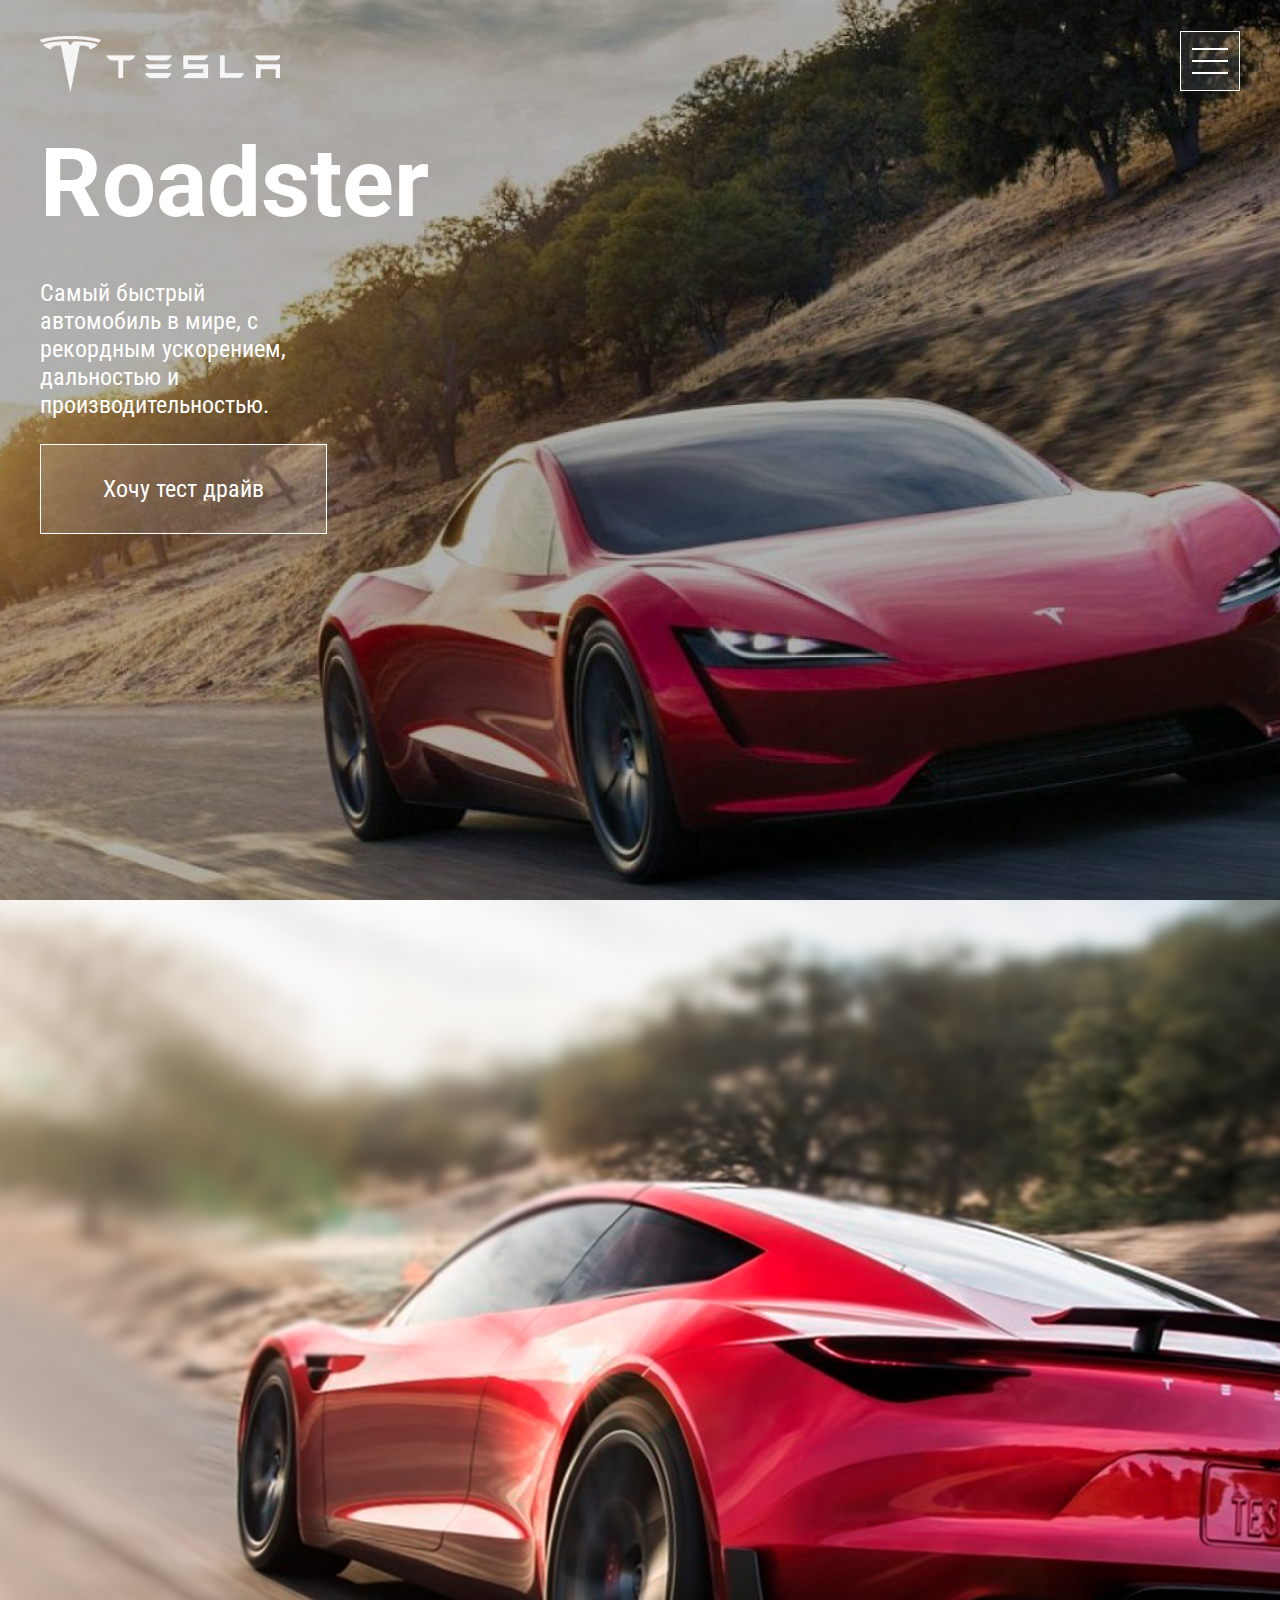
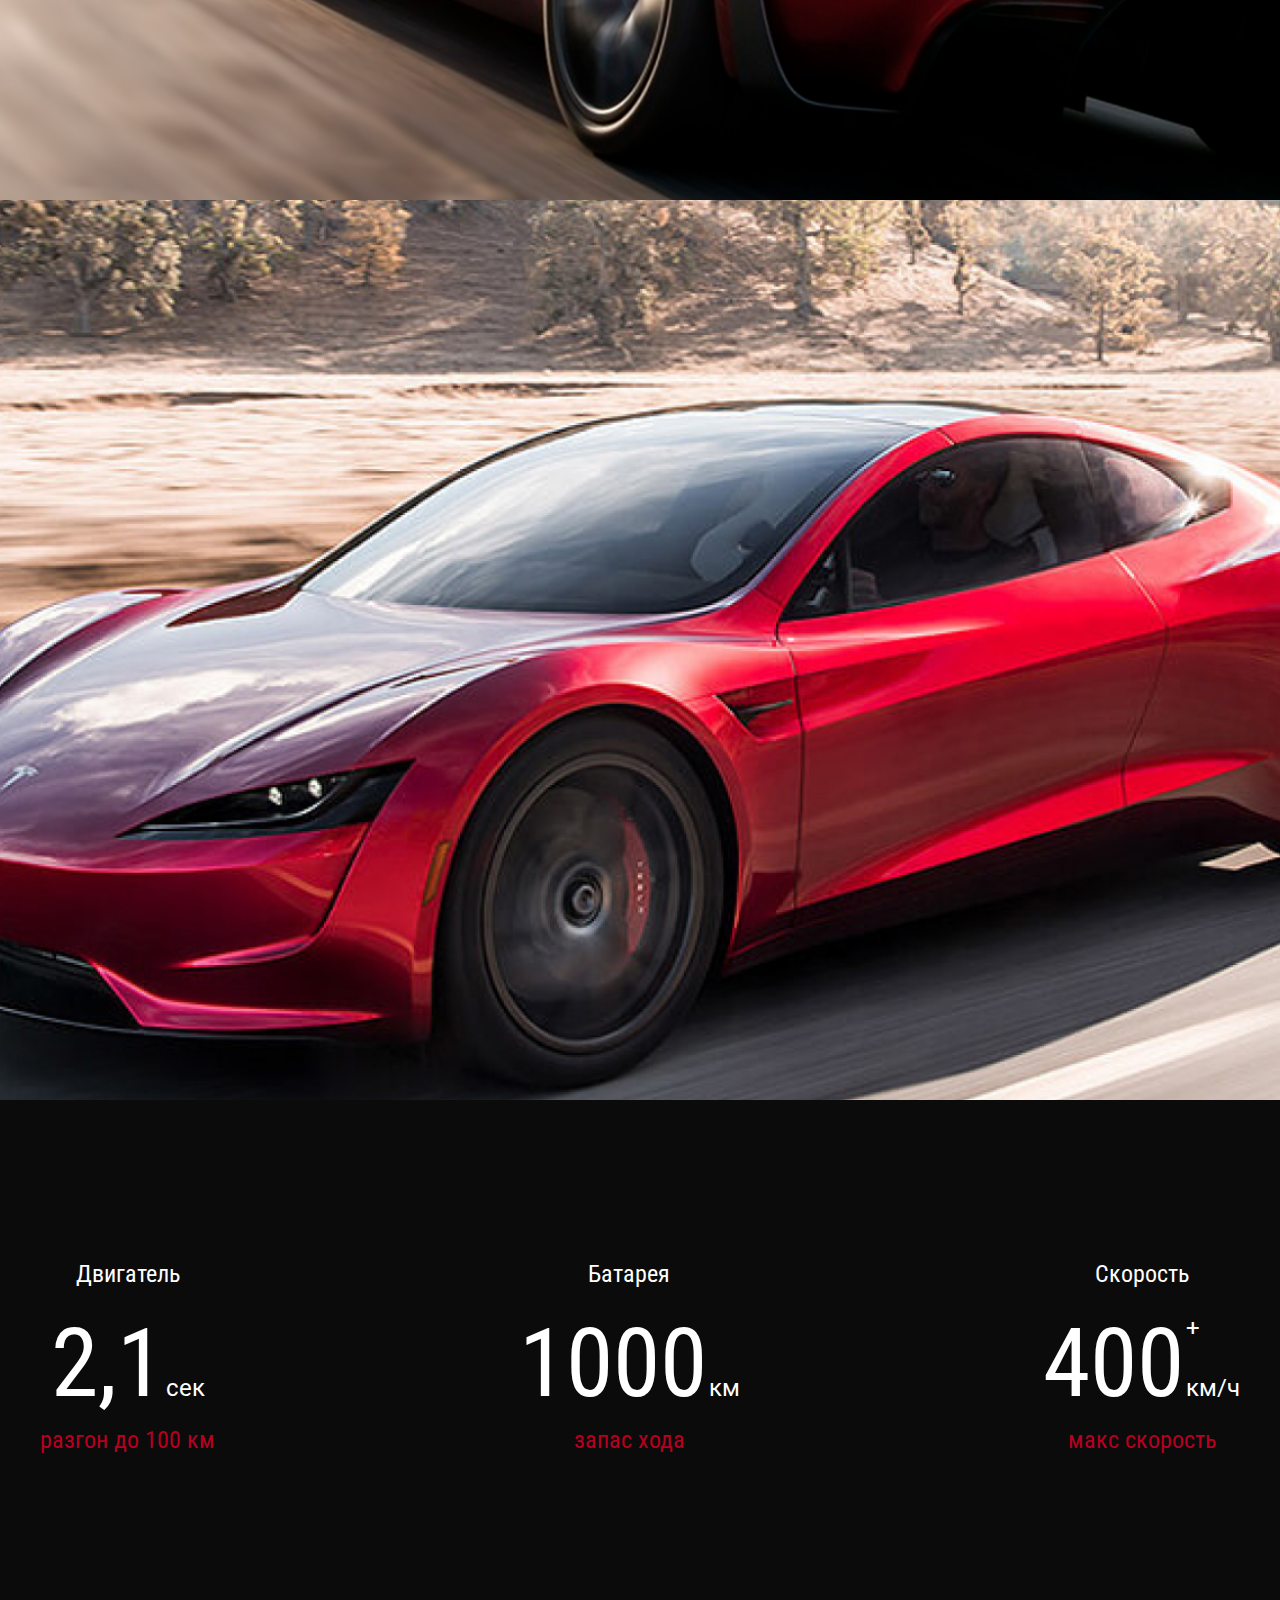
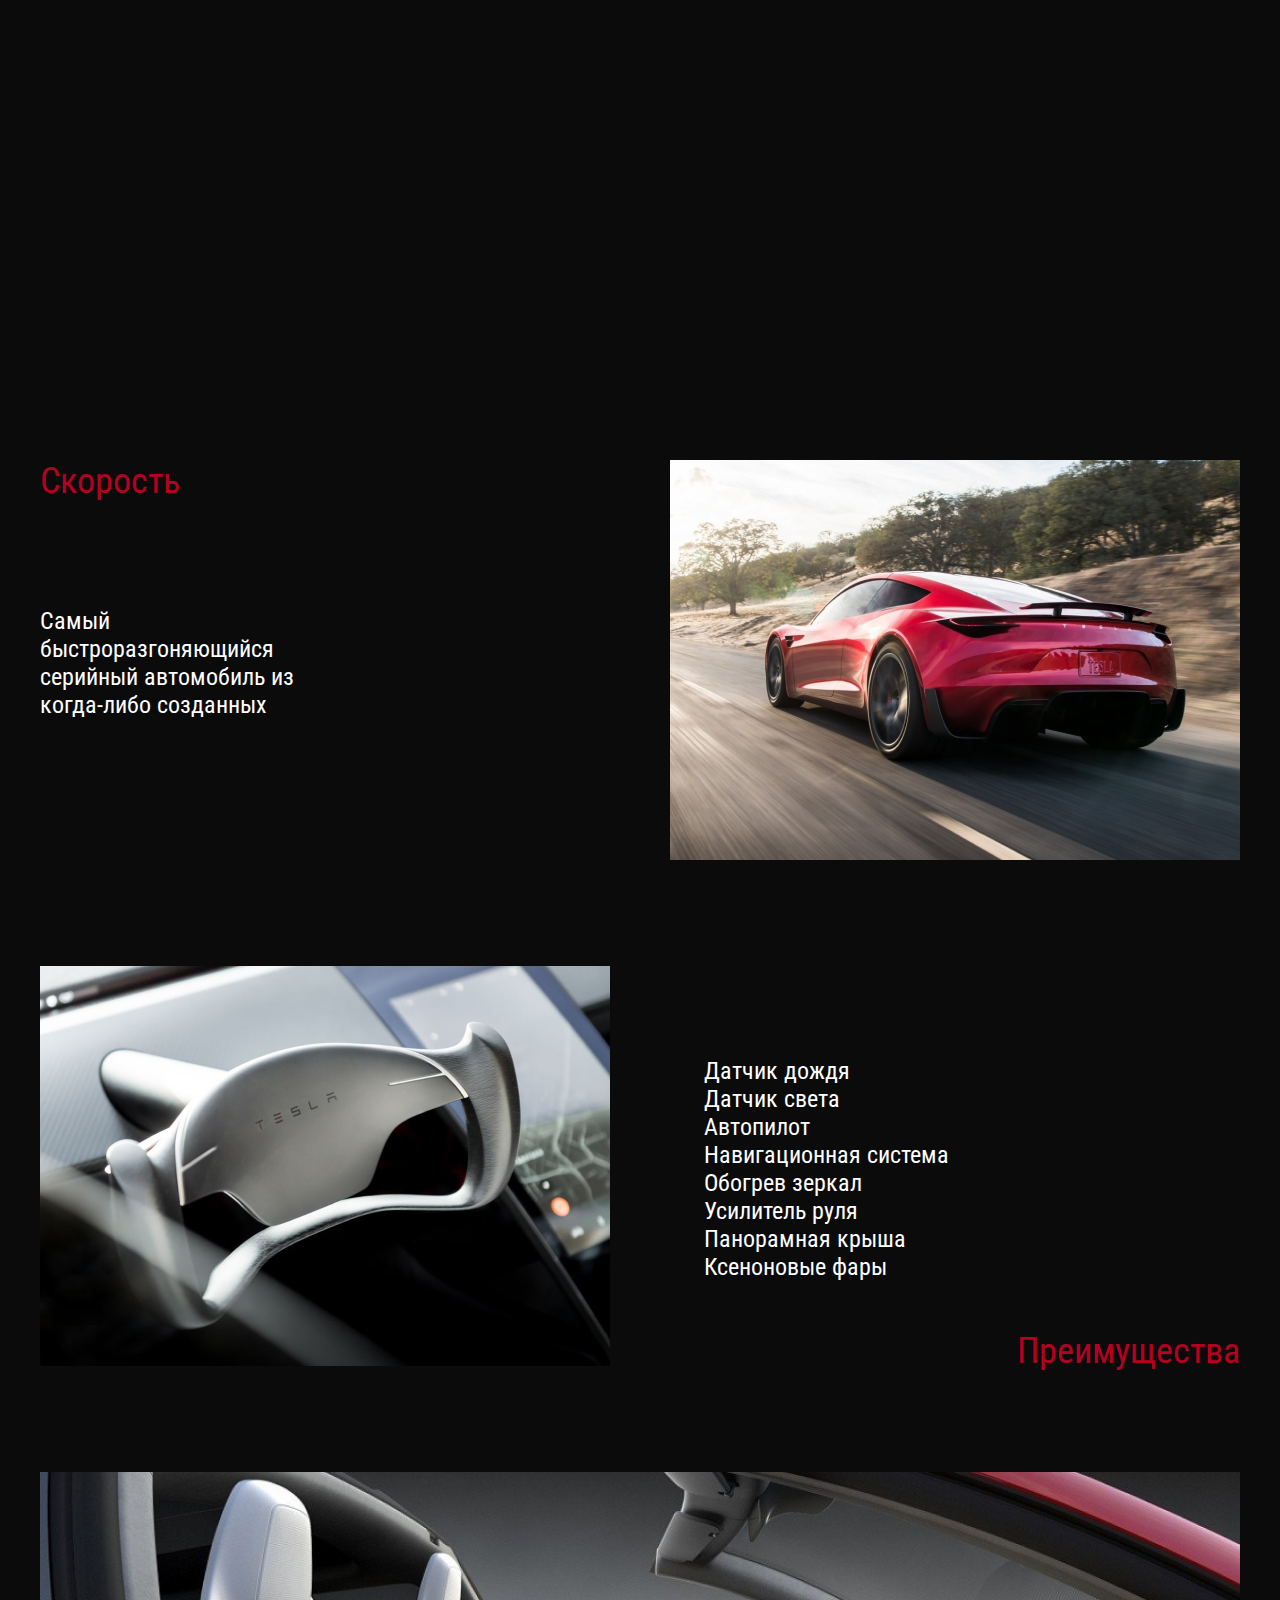
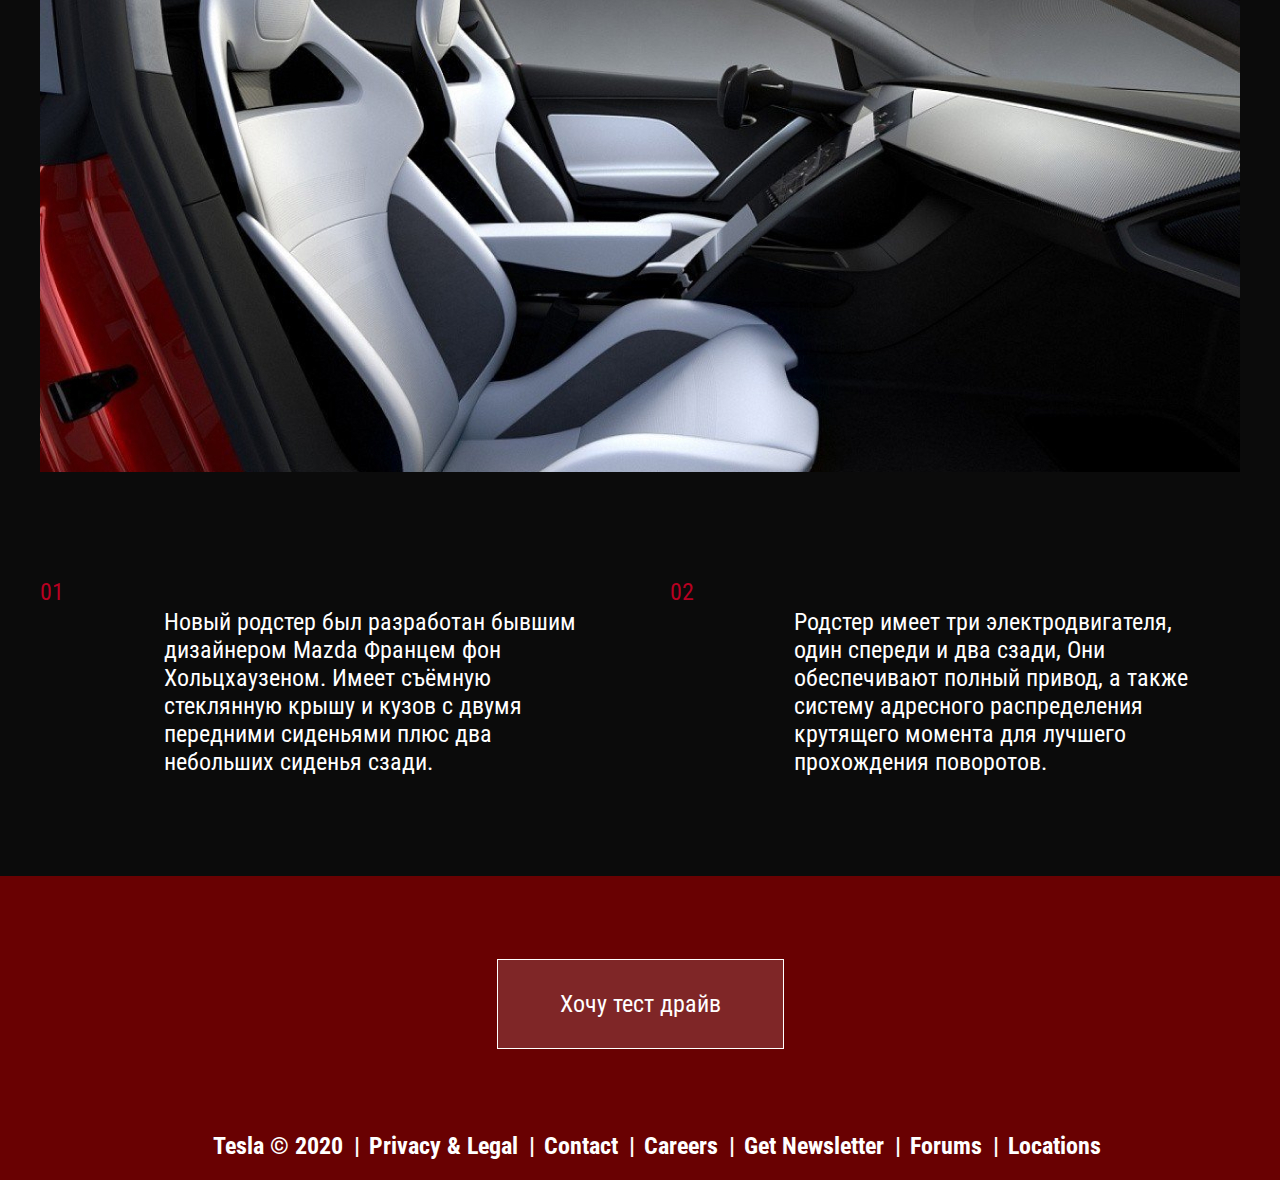
==== commit 3bcb331f: "The project is completely ready" ====
--- a/index.html
+++ b/index.html
@@ -130,7 +130,7 @@
 					</div>
 				</div>
 
-				<div class="adventages-inner__row">
+				<div class="adventages-inner__row adventages-inner__row--mobile">
 					<div class="adventages__ing">
 						<img src="./images/adventages-1.jpg" alt="">
 					</div>
@@ -226,7 +226,7 @@
 				</ul>
 			</div>
 		</div>
-	</footer>
+	</footer> 
 
 
 
--- a/css/style.css
+++ b/css/style.css
@@ -193,7 +193,8 @@
     margin: -55px auto 0;
     position: relative;
     z-index: 6;
-    max-width: 1200px;
+    max-width: 1230px;
+    padding: 0 15px;
 }
 
 .slick-dots {
@@ -278,7 +279,7 @@
     justify-content: space-between;
 }
 .deasegn-row__item {
-    min-width: 570px;
+    max-width: 570px;
     width: 100%;
     padding-right: 15px;
     display: flex;
@@ -323,4 +324,119 @@
     left: -5px;
 }
 
-
+@media (max-width: 1220px) {
+    .adventages__text {
+        padding-left: 20px;
+    }
+    .design__images img {
+        width: 100%;
+    }
+}
+@media (max-width: 1020px) {
+    .design-row {
+        display: block;
+        
+    }
+    .deasegn-row__item {
+        max-width: 100%;
+    }
+    .design-row__item-text {
+        max-width: 100%;
+    }
+    .design__images,
+    .design-row {
+        margin-bottom: 30px;
+    }
+}
+
+@media (max-width: 930px) {
+    .adventages-inner__row {
+        flex-wrap: wrap;
+        justify-content: center;
+        margin-bottom: 50px;
+    }
+    .adventages__title {
+        position: static;
+    }
+    .adventages-descr {
+        text-align: center;
+    }
+    .adventages__text {
+        margin: 25px auto;
+        padding-left: 0;
+    }
+    .adventages-inner__row--mobile .adventages-descr {
+        order: -1;
+        display: flex;
+        flex-direction: column;
+    }
+    
+    }
+    .adventages__title--bottom {
+        order: -1;
+    }
+}
+
+@media (max-width: 820px) {
+    .statistics-items {
+        flex-wrap: wrap;
+    }
+    .statistics-items {
+        padding: 50px;
+    }
+
+}
+@media (max-width: 650px) {
+    .adventages__ing img {
+        width: 100%;
+        
+    }
+}
+
+@media (max-width:414px) {
+    .logo img {
+        width: 200px;
+    }
+    
+    .header-content__title {
+        font-size: 70px;
+        margin-top: 20px;
+        line-height: 85px;
+    }
+    .menu__list a {
+        font-size: 30px;
+        line-height: 44px;
+        padding: 19px 10px 7px 0;
+        display: block;
+        min-width: 100%;
+    }
+    .menu__list ul {
+        width: 100%;
+    }
+    .statistics-items {
+        padding: 3px 0;
+        flex-direction: column;
+        
+        
+    }
+    .statistics {
+        margin: 110px 0 50px;
+    }
+    .button {
+        padding: 20px 45px;
+        
+    }
+    .images {
+        margin-bottom: 50px;
+    }
+    body {
+        font-size: 20px;
+        line-height: 24px;
+    }
+    .adventages__text {
+        width: 100%;
+    }
+}
+
+
+
